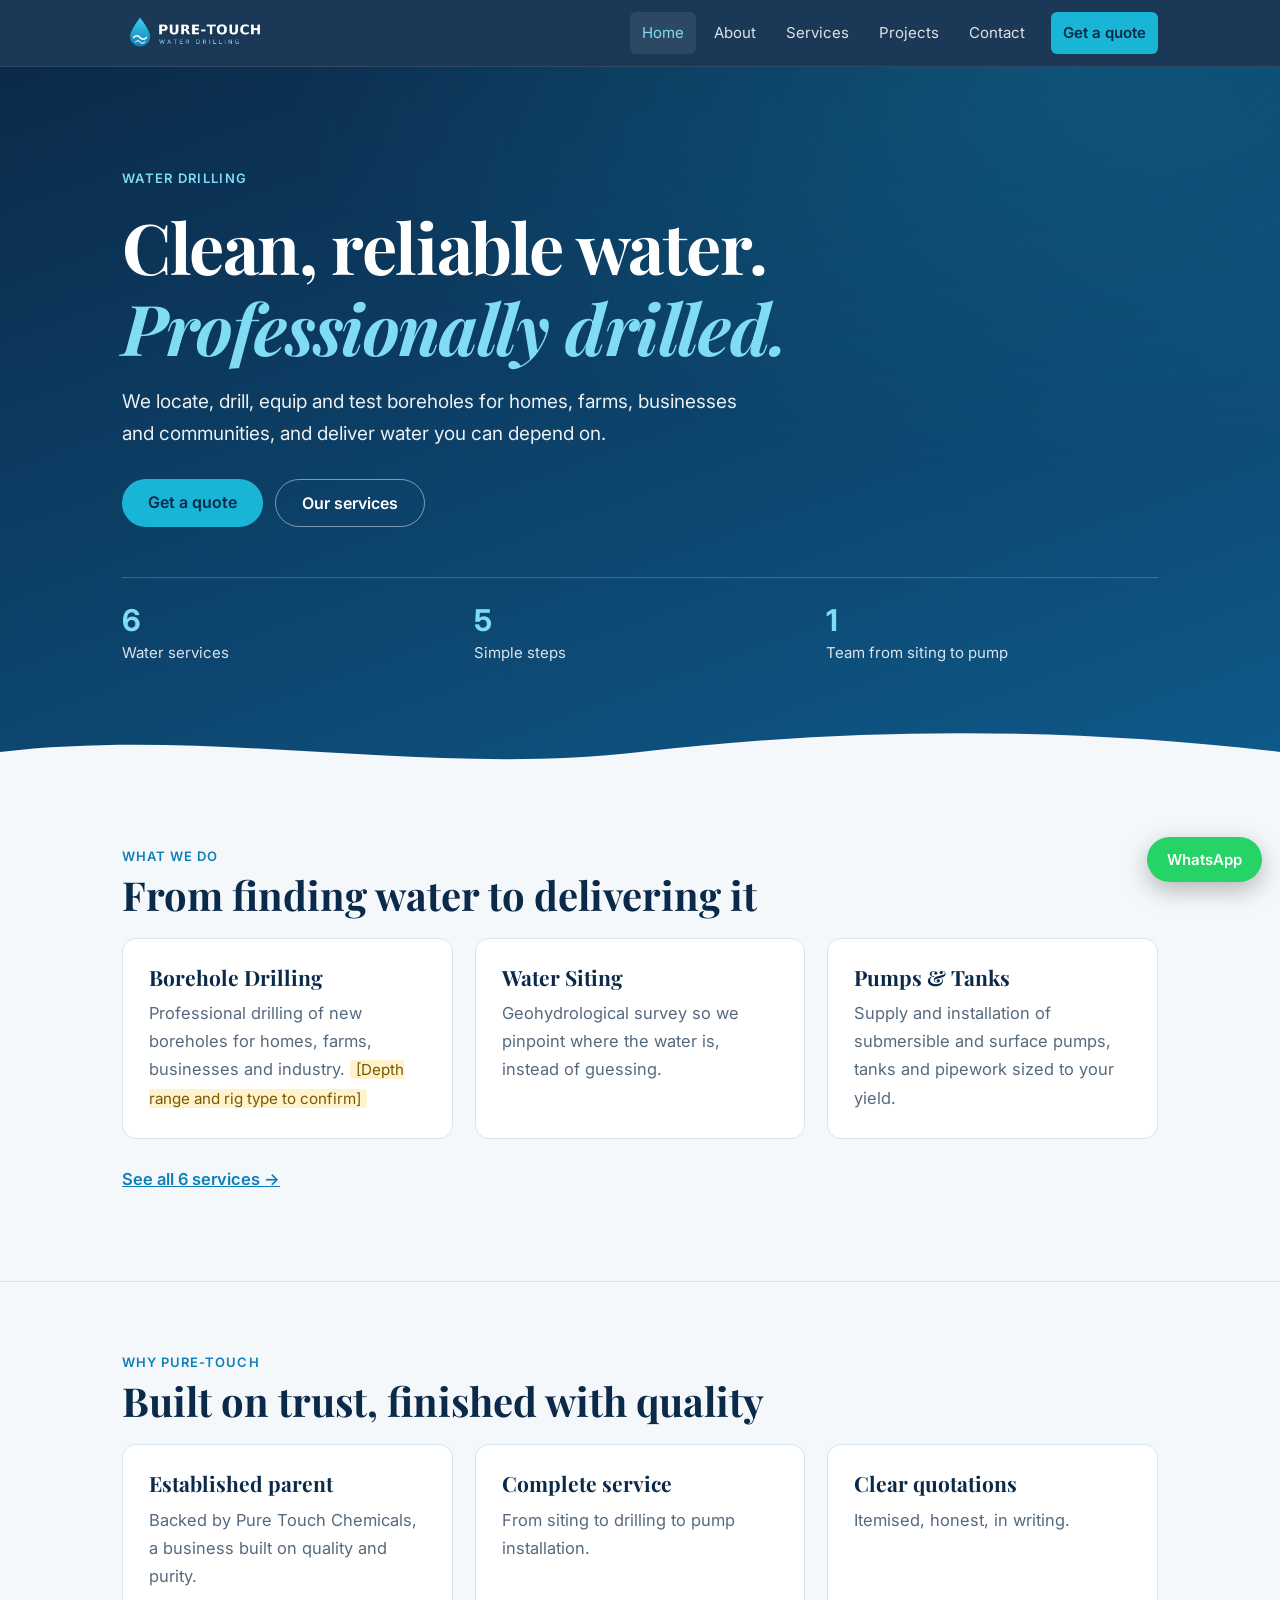
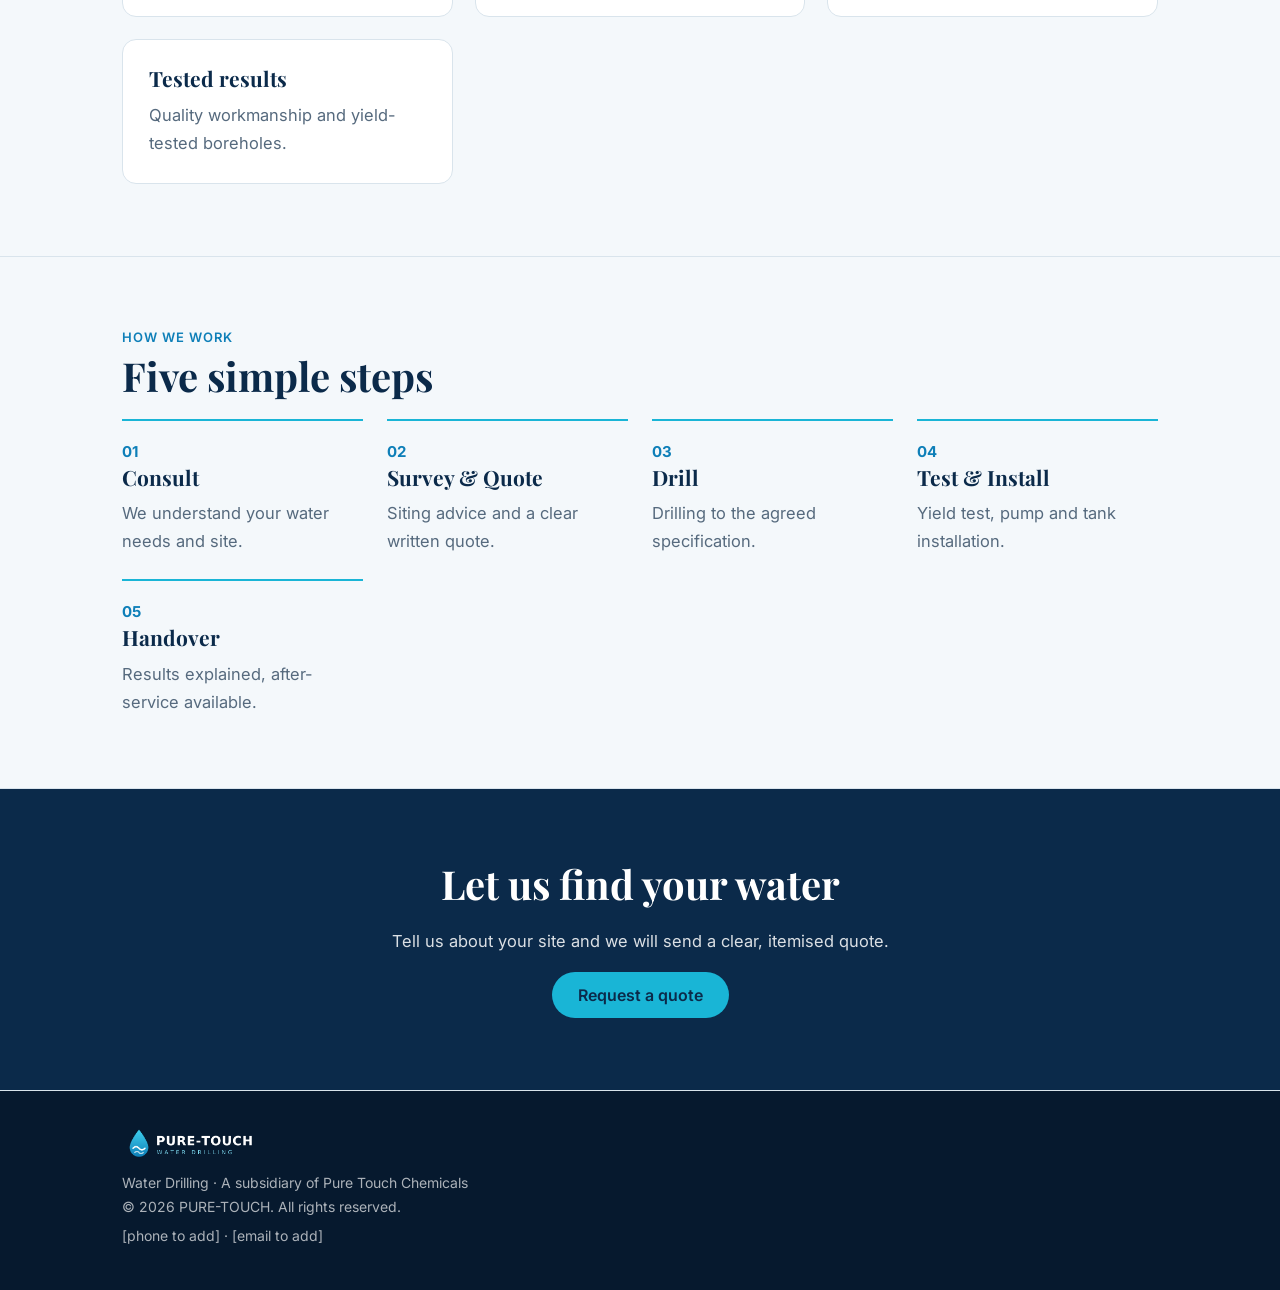
==== index.html @ b9d2a184 "Add files via upload" ====
<!doctype html>
<html lang="en-ZA"><head><meta charset="utf-8"><meta name="viewport" content="width=device-width,initial-scale=1,viewport-fit=cover">
<title>Borehole Drilling | PURE-TOUCH Water Drilling</title><meta name="description" content="Professional borehole drilling, siting, pumps and yield testing. A subsidiary of Pure Touch Chemicals."><meta name="theme-color" content="#0b2a4a">
<link rel="icon" href="favicon.png" type="image/png"><link rel="apple-touch-icon" href="favicon.png">
<link rel="preconnect" href="https://fonts.googleapis.com"><link rel="preconnect" href="https://fonts.gstatic.com" crossorigin>
<link href="https://fonts.googleapis.com/css2?family=Inter:wght@400;500;600;700&family=Playfair+Display:wght@600;700&display=swap" rel="stylesheet">
<link rel="stylesheet" href="style.css"><script>document.documentElement.classList.add("js")</script></head>
<body><header><nav><a class="logo" href="index.html"><img src="images/logo-on-dark.png" alt="PURE-TOUCH Water Drilling" width="150" height="36"></a>
<div class="links" id="links"><a href="index.html" class=on>Home</a><a href="about.html">About</a><a href="services.html">Services</a><a href="projects.html">Projects</a><a href="contact.html">Contact</a><a class="cta" href="contact.html">Get a quote</a></div>
<button id="bg" aria-label="Menu" aria-expanded="false"><span></span><span></span></button></nav></header>
<div class="hero"><div class="w"><div class="eyebrow">Water Drilling</div><h1>Clean, reliable water. <em>Professionally drilled.</em></h1>
<p>We locate, drill, equip and test boreholes for homes, farms, businesses and communities, and deliver water you can depend on.</p>
<div class="btns"><a class="btn" href="contact.html">Get a quote</a><a class="btn o" href="services.html">Our services</a></div>
<div class="stats"><div><b>6</b><span>Water services</span></div><div><b>5</b><span>Simple steps</span></div><div><b>1</b><span>Team from siting to pump</span></div></div></div>
<svg class="wave" viewBox="0 0 1200 60" preserveAspectRatio="none"><path d="M0 30C200 0 400 60 600 30s400-30 600 0V60H0z" fill="#f4f8fb"/></svg></div><section class=""><div class="w"><div class="k">What we do</div><h2>From finding water to delivering it</h2><div class="grid"><a class="card rv lnk" href="services.html"><h3>Borehole Drilling</h3><p>Professional drilling of new boreholes for homes, farms, businesses and industry. <span class=tba>[Depth range and rig type to confirm]</span></p></a><a class="card rv lnk" href="services.html"><h3>Water Siting</h3><p>Geohydrological survey so we pinpoint where the water is, instead of guessing.</p></a><a class="card rv lnk" href="services.html"><h3>Pumps &amp; Tanks</h3><p>Supply and installation of submersible and surface pumps, tanks and pipework sized to your yield.</p></a></div><p class="more"><a href="services.html">See all 6 services →</a></p></div></section><section class=""><div class="w"><div class="k">Why PURE-TOUCH</div><h2>Built on trust, finished with quality</h2><div class="grid"><div class="card rv"><h3>Established parent</h3><p>Backed by Pure Touch Chemicals, a business built on quality and purity.</p></div><div class="card rv"><h3>Complete service</h3><p>From siting to drilling to pump installation.</p></div><div class="card rv"><h3>Clear quotations</h3><p>Itemised, honest, in writing.</p></div><div class="card rv"><h3>Tested results</h3><p>Quality workmanship and yield-tested boreholes.</p></div></div></div></section><section class=""><div class="w"><div class="k">How we work</div><h2>Five simple steps</h2><ol class="steps"><li class="rv"><b>01</b><h3>Consult</h3><p>We understand your water needs and site.</p></li><li class="rv"><b>02</b><h3>Survey &amp; Quote</h3><p>Siting advice and a clear written quote.</p></li><li class="rv"><b>03</b><h3>Drill</h3><p>Drilling to the agreed specification.</p></li><li class="rv"><b>04</b><h3>Test &amp; Install</h3><p>Yield test, pump and tank installation.</p></li><li class="rv"><b>05</b><h3>Handover</h3><p>Results explained, after-service available.</p></li></ol></div></section><section class="band rv"><div class="w"><h2>Let us find your water</h2><p>Tell us about your site and we will send a clear, itemised quote.</p><a class="btn" href="contact.html">Request a quote</a></div></section>
<footer><div class="w"><img src="images/logo-on-dark.png" alt="PURE-TOUCH Water Drilling" width="150" height="36"><p>Water Drilling · A subsidiary of Pure Touch Chemicals<br>© 2026 PURE-TOUCH. All rights reserved.</p><p>[phone to add] · [email to add]</p></div></footer>
<a class="wa" href="https://wa.me/27000000000" aria-label="WhatsApp us" target="_blank" rel="noopener">WhatsApp</a>
<script src="main.js"></script></body></html>
---- style.css ----
:root{--navy:#0b2a4a;--blue:#0e7fb8;--aqua:#19b5d6;--red:#c8102e;--ink:#12263a;--mute:#566a7e;--bg:#f4f8fb;--card:#fff;--line:#d9e4ec}
*{box-sizing:border-box}html{scroll-behavior:smooth;scroll-padding-top:80px}
body{margin:0;font:16.5px/1.7 Inter,system-ui,-apple-system,"Segoe UI",Roboto,sans-serif;color:var(--ink);background:var(--bg);padding-top:env(safe-area-inset-top,0)}
h1,h2,h3{font-family:"Playfair Display",Georgia,serif;line-height:1.15;margin:0 0 .5em;color:var(--navy)}h3{font-size:21px}a{color:inherit}.w{max-width:1080px;margin:0 auto;padding:0 22px}
header{background:#0b2a4aee;backdrop-filter:blur(12px);-webkit-backdrop-filter:blur(12px);position:sticky;top:0;z-index:10;border-bottom:1px solid #ffffff18}
nav{display:flex;align-items:center;gap:14px;padding:12px 22px;max-width:1080px;margin:0 auto}nav img{height:36px;width:auto;display:block}.logo{margin-right:auto}
.links{display:flex;align-items:center;gap:6px}.links a{text-decoration:none;color:#fff;padding:8px 12px;border-radius:6px;font-size:15px;opacity:.85;transition:.2s}
.links a:hover,.links a.on{opacity:1;background:#ffffff14}.links a.on{color:#7fdcf2}.links .cta{background:var(--aqua);color:var(--navy);font-weight:600;margin-left:8px;opacity:1}.links .cta:hover{background:#4ccbe6}
#bg{display:none;background:none;border:1px solid #ffffff44;border-radius:50%;width:38px;height:38px;cursor:pointer;flex-direction:column;justify-content:center;align-items:center;gap:5px}#bg span{width:16px;height:2px;background:#fff;transition:.25s}
#bg[aria-expanded=true] span:first-child{transform:translateY(3.5px) rotate(45deg)}#bg[aria-expanded=true] span:last-child{transform:translateY(-3.5px) rotate(-45deg)}
@media(max-width:860px){#bg{display:flex}.links{position:absolute;top:100%;left:0;right:0;flex-direction:column;align-items:stretch;background:#0b2a4af7;padding:12px 22px 20px;display:none}.links.open{display:flex}.links a{padding:12px}.links .cta{margin:8px 0 0;text-align:center}}
.hero{position:relative;background:radial-gradient(800px 400px at 85% 0,#19b5d633,transparent),linear-gradient(160deg,#0b2a4a,#0e5a8a);color:#fff;padding:100px 0 110px}
.hero h1{color:#fff;font-size:clamp(38px,7vw,70px);max-width:12em;margin:.25em 0;letter-spacing:-.02em}.hero h1 em{color:#7fdcf2}.hero p{max-width:34em;font-size:19px;opacity:.92}
.eyebrow{color:#7fdcf2;font-weight:600;letter-spacing:.1em;text-transform:uppercase;font-size:13px}.wave{position:absolute;bottom:-1px;left:0;width:100%;height:50px;display:block}
.btns{display:flex;gap:12px;flex-wrap:wrap;margin-top:28px}.btn{display:inline-block;padding:13px 26px;border-radius:99px;text-decoration:none;font:600 16px Inter,system-ui;background:var(--aqua);color:var(--navy);border:0;cursor:pointer;transition:.2s}
.btn:hover{transform:translateY(-2px);box-shadow:0 8px 22px #19b5d655}.btn.o{background:none;color:#fff;border:1px solid #ffffff77}
.stats{display:grid;grid-template-columns:repeat(auto-fit,minmax(150px,1fr));gap:20px;margin-top:50px;border-top:1px solid #ffffff30;padding-top:24px}.stats b{display:block;font:700 30px Inter;color:#7fdcf2}.stats span{font-size:15px;opacity:.85}
.ph{background:linear-gradient(160deg,#0b2a4a,#0e5a8a);padding:70px 0 54px}.ph h1{color:#fff;font-size:clamp(32px,5vw,52px);max-width:18em;margin:.15em 0}.ph p{color:#ffffffcc;margin:0}
section{padding:72px 0;border-bottom:1px solid var(--line)}.k{font:600 13px Inter;letter-spacing:.08em;text-transform:uppercase;color:var(--blue);margin-bottom:8px}.ph .k{color:#7fdcf2}
h2{font-size:clamp(28px,4vw,40px);max-width:20em}.two{display:grid;grid-template-columns:repeat(auto-fit,minmax(280px,1fr));gap:36px}.mv{border-left:3px solid var(--aqua);padding-left:18px;margin-top:20px}
.grid{display:grid;grid-template-columns:repeat(auto-fit,minmax(250px,1fr));gap:22px}.card{background:var(--card);border:1px solid var(--line);border-radius:14px;padding:26px;transition:transform .25s,box-shadow .25s,border-color .25s}
.card:hover{transform:translateY(-5px);box-shadow:0 14px 34px #0b2a4a22;border-color:var(--aqua)}.card p{color:var(--mute);margin:0}.lnk{text-decoration:none;display:block}.n{font:700 14px Inter;color:var(--aqua);display:block;margin-bottom:6px}
.more{margin-top:26px;font-weight:600}.more a{color:var(--blue)}.mt{margin-top:40px}.pic{height:150px;border-radius:10px;margin-bottom:16px;display:grid;place-items:center;background:linear-gradient(135deg,#dff3fa,#bfe3f1);color:var(--blue);font-weight:500}
.tba{background:#fff3cd;color:#7a5a00;border-radius:4px;padding:0 6px;font-size:.92em}.chips{display:flex;gap:10px;flex-wrap:wrap}.chips span{border:1px solid var(--line);background:#fff;padding:6px 16px;border-radius:99px;font-size:15px}
ol.steps{list-style:none;padding:0;margin:0;display:grid;grid-template-columns:repeat(auto-fit,minmax(190px,1fr));gap:24px}ol.steps li{border-top:2px solid var(--aqua);padding-top:16px}ol.steps b{font:700 15px Inter;color:var(--blue)}ol.steps p{color:var(--mute);margin:0}
.band{background:var(--navy);color:#fff;text-align:center}.band h2{color:#fff;margin-left:auto;margin-right:auto}.band p{opacity:.85}
.cl{list-style:none;padding:0;margin:0}.cl li{padding:12px 0;border-bottom:1px solid var(--line)}.cl span{display:inline-block;width:90px;color:var(--mute)}.cl a{color:var(--blue);font-weight:600}
form{display:grid;gap:12px;max-width:520px}input,select,textarea{padding:13px;border:1px solid var(--line);background:#fff;color:var(--ink);border-radius:8px;font:16px Inter,system-ui}input:focus,select:focus,textarea:focus{outline:2px solid var(--aqua);border-color:transparent}
footer{background:#06192e;color:#ffffffaa;padding:36px 0;font-size:14px}footer img{height:34px;width:auto;display:block;margin-bottom:10px}footer p{margin:6px 0}
.wa{position:fixed;right:18px;bottom:calc(18px + env(safe-area-inset-bottom,0px));background:#25d366;color:#fff;text-decoration:none;font:600 15px Inter;padding:13px 20px;border-radius:99px;box-shadow:0 8px 24px #0004;z-index:9;transition:.2s}.wa:hover{transform:translateY(-3px)}
:focus-visible{outline:3px solid var(--aqua);outline-offset:2px}
.js .rv{opacity:0;transform:translateY(26px);transition:opacity .7s,transform .7s}.js .rv.in{opacity:1;transform:none}
@media(prefers-reduced-motion:reduce){html{scroll-behavior:auto}.js .rv{opacity:1;transform:none;transition:none}}
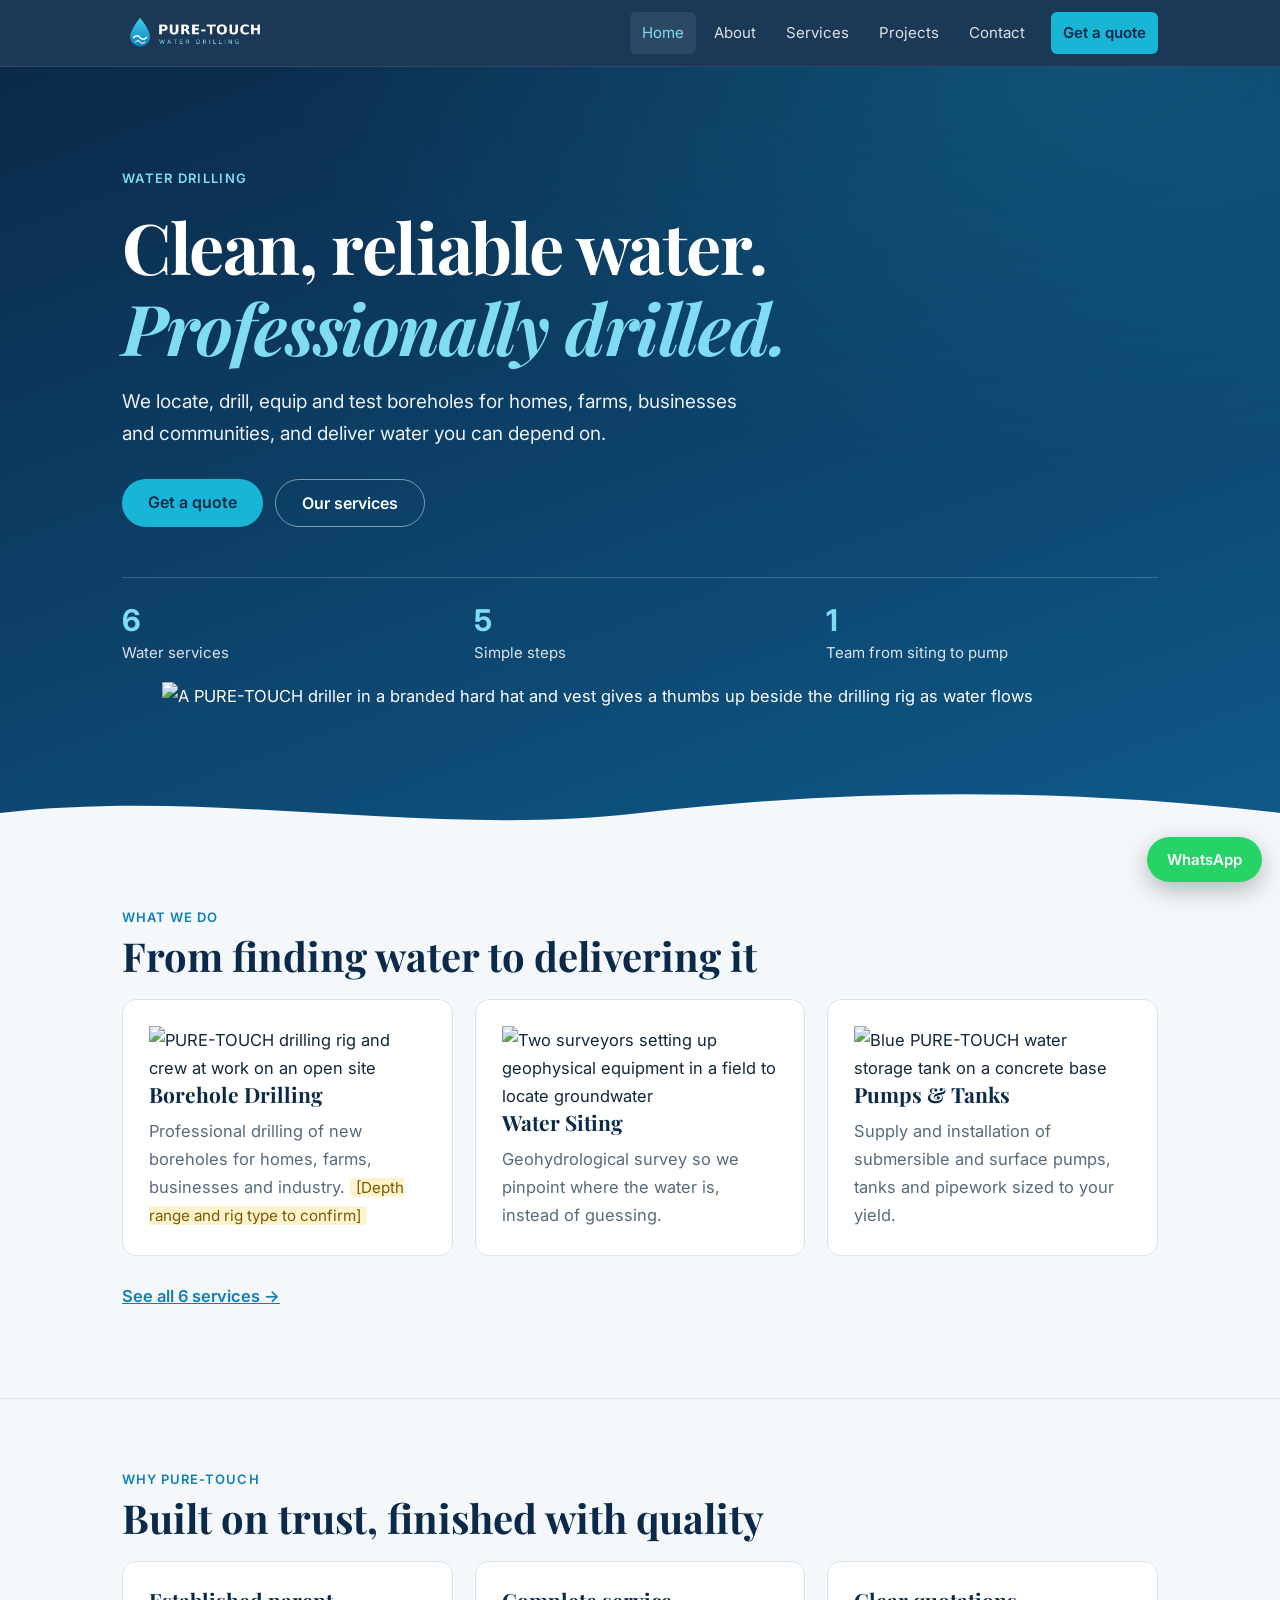
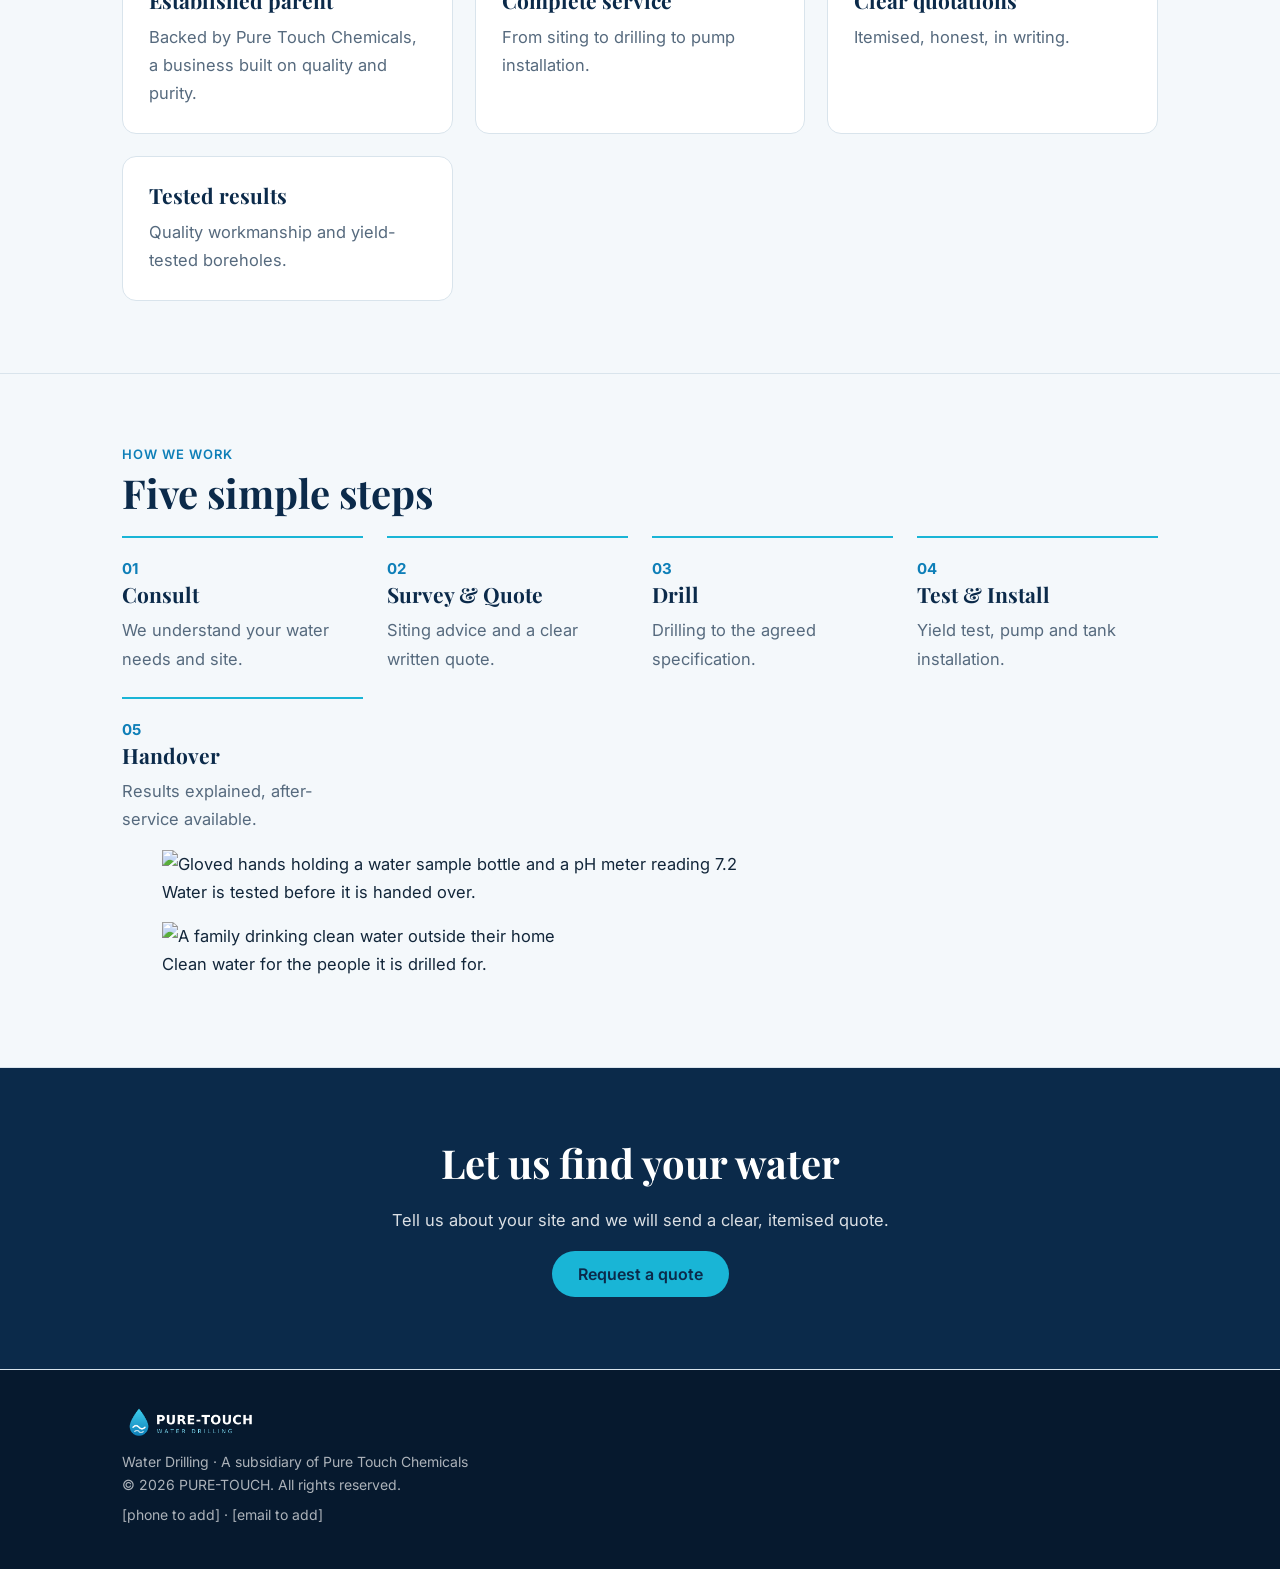
==== commit 695c3878: "Add images.css and update hero section structure Added additional stylesheet for images and updated " ====
--- a/index.html
+++ b/index.html
@@ -1,18 +1,21 @@
 <!doctype html>
 <html lang="en-ZA"><head><meta charset="utf-8"><meta name="viewport" content="width=device-width,initial-scale=1,viewport-fit=cover">
 <title>Borehole Drilling | PURE-TOUCH Water Drilling</title><meta name="description" content="Professional borehole drilling, siting, pumps and yield testing. A subsidiary of Pure Touch Chemicals."><meta name="theme-color" content="#0b2a4a">
+<meta property="og:type" content="website"><meta property="og:title" content="PURE-TOUCH Water Drilling"><meta property="og:description" content="Clean, reliable water. Professionally drilled. Borehole siting, drilling, pumps and yield testing."><meta property="og:image" content="https://godbody015.github.io/pure-touch-water-drilling/images/og-share.jpg"><meta name="twitter:card" content="summary_large_image">
 <link rel="icon" href="favicon.png" type="image/png"><link rel="apple-touch-icon" href="favicon.png">
 <link rel="preconnect" href="https://fonts.googleapis.com"><link rel="preconnect" href="https://fonts.gstatic.com" crossorigin>
 <link href="https://fonts.googleapis.com/css2?family=Inter:wght@400;500;600;700&family=Playfair+Display:wght@600;700&display=swap" rel="stylesheet">
-<link rel="stylesheet" href="style.css"><script>document.documentElement.classList.add("js")</script></head>
+<link rel="stylesheet" href="style.css"><link rel="stylesheet" href="images.css"><script>document.documentElement.classList.add("js")</script></head>
 <body><header><nav><a class="logo" href="index.html"><img src="images/logo-on-dark.png" alt="PURE-TOUCH Water Drilling" width="150" height="36"></a>
 <div class="links" id="links"><a href="index.html" class=on>Home</a><a href="about.html">About</a><a href="services.html">Services</a><a href="projects.html">Projects</a><a href="contact.html">Contact</a><a class="cta" href="contact.html">Get a quote</a></div>
 <button id="bg" aria-label="Menu" aria-expanded="false"><span></span><span></span></button></nav></header>
-<div class="hero"><div class="w"><div class="eyebrow">Water Drilling</div><h1>Clean, reliable water. <em>Professionally drilled.</em></h1>
+<div class="hero"><div class="w"><div class="hero-grid"><div class="hero-text"><div class="eyebrow">Water Drilling</div><h1>Clean, reliable water. <em>Professionally drilled.</em></h1>
 <p>We locate, drill, equip and test boreholes for homes, farms, businesses and communities, and deliver water you can depend on.</p>
 <div class="btns"><a class="btn" href="contact.html">Get a quote</a><a class="btn o" href="services.html">Our services</a></div>
 <div class="stats"><div><b>6</b><span>Water services</span></div><div><b>5</b><span>Simple steps</span></div><div><b>1</b><span>Team from siting to pump</span></div></div></div>
-<svg class="wave" viewBox="0 0 1200 60" preserveAspectRatio="none"><path d="M0 30C200 0 400 60 600 30s400-30 600 0V60H0z" fill="#f4f8fb"/></svg></div><section class=""><div class="w"><div class="k">What we do</div><h2>From finding water to delivering it</h2><div class="grid"><a class="card rv lnk" href="services.html"><h3>Borehole Drilling</h3><p>Professional drilling of new boreholes for homes, farms, businesses and industry. <span class=tba>[Depth range and rig type to confirm]</span></p></a><a class="card rv lnk" href="services.html"><h3>Water Siting</h3><p>Geohydrological survey so we pinpoint where the water is, instead of guessing.</p></a><a class="card rv lnk" href="services.html"><h3>Pumps &amp; Tanks</h3><p>Supply and installation of submersible and surface pumps, tanks and pipework sized to your yield.</p></a></div><p class="more"><a href="services.html">See all 6 services →</a></p></div></section><section class=""><div class="w"><div class="k">Why PURE-TOUCH</div><h2>Built on trust, finished with quality</h2><div class="grid"><div class="card rv"><h3>Established parent</h3><p>Backed by Pure Touch Chemicals, a business built on quality and purity.</p></div><div class="card rv"><h3>Complete service</h3><p>From siting to drilling to pump installation.</p></div><div class="card rv"><h3>Clear quotations</h3><p>Itemised, honest, in writing.</p></div><div class="card rv"><h3>Tested results</h3><p>Quality workmanship and yield-tested boreholes.</p></div></div></div></section><section class=""><div class="w"><div class="k">How we work</div><h2>Five simple steps</h2><ol class="steps"><li class="rv"><b>01</b><h3>Consult</h3><p>We understand your water needs and site.</p></li><li class="rv"><b>02</b><h3>Survey &amp; Quote</h3><p>Siting advice and a clear written quote.</p></li><li class="rv"><b>03</b><h3>Drill</h3><p>Drilling to the agreed specification.</p></li><li class="rv"><b>04</b><h3>Test &amp; Install</h3><p>Yield test, pump and tank installation.</p></li><li class="rv"><b>05</b><h3>Handover</h3><p>Results explained, after-service available.</p></li></ol></div></section><section class="band rv"><div class="w"><h2>Let us find your water</h2><p>Tell us about your site and we will send a clear, itemised quote.</p><a class="btn" href="contact.html">Request a quote</a></div></section>
+<figure class="hero-photo"><img src="images/hero-team.jpg" alt="A PURE-TOUCH driller in a branded hard hat and vest gives a thumbs up beside the drilling rig as water flows" width="1400" height="788" fetchpriority="high"></figure></div></div>
+<svg class="wave" viewBox="0 0 1200 60" preserveAspectRatio="none"><path d="M0 30C200 0 400 60 600 30s400-30 600 0V60H0z" fill="#f4f8fb"/></svg></div><section class=""><div class="w"><div class="k">What we do</div><h2>From finding water to delivering it</h2><div class="grid"><a class="card rv lnk" href="services.html"><img class="cimg" src="images/borehole-drilling.jpg" alt="PURE-TOUCH drilling rig and crew at work on an open site" width="590" height="435" loading="lazy"><h3>Borehole Drilling</h3><p>Professional drilling of new boreholes for homes, farms, businesses and industry. <span class=tba>[Depth range and rig type to confirm]</span></p></a><a class="card rv lnk" href="services.html"><img class="cimg" src="images/water-siting.jpg" alt="Two surveyors setting up geophysical equipment in a field to locate groundwater" width="1000" height="512" loading="lazy"><h3>Water Siting</h3><p>Geohydrological survey so we pinpoint where the water is, instead of guessing.</p></a><a class="card rv lnk" href="services.html"><img class="cimg" src="images/pumps-tanks.jpg" alt="Blue PURE-TOUCH water storage tank on a concrete base" width="476" height="487" loading="lazy"><h3>Pumps &amp; Tanks</h3><p>Supply and installation of submersible and surface pumps, tanks and pipework sized to your yield.</p></a></div><p class="more"><a href="services.html">See all 6 services →</a></p></div></section><section class=""><div class="w"><div class="k">Why PURE-TOUCH</div><h2>Built on trust, finished with quality</h2><div class="grid"><div class="card rv"><h3>Established parent</h3><p>Backed by Pure Touch Chemicals, a business built on quality and purity.</p></div><div class="card rv"><h3>Complete service</h3><p>From siting to drilling to pump installation.</p></div><div class="card rv"><h3>Clear quotations</h3><p>Itemised, honest, in writing.</p></div><div class="card rv"><h3>Tested results</h3><p>Quality workmanship and yield-tested boreholes.</p></div></div></div></section><section class=""><div class="w"><div class="k">How we work</div><h2>Five simple steps</h2><ol class="steps"><li class="rv"><b>01</b><h3>Consult</h3><p>We understand your water needs and site.</p></li><li class="rv"><b>02</b><h3>Survey &amp; Quote</h3><p>Siting advice and a clear written quote.</p></li><li class="rv"><b>03</b><h3>Drill</h3><p>Drilling to the agreed specification.</p></li><li class="rv"><b>04</b><h3>Test &amp; Install</h3><p>Yield test, pump and tank installation.</p></li><li class="rv"><b>05</b><h3>Handover</h3><p>Results explained, after-service available.</p></li></ol>
+<div class="duo"><figure><img src="images/water-quality.jpg" alt="Gloved hands holding a water sample bottle and a pH meter reading 7.2" width="449" height="435" loading="lazy"><figcaption>Water is tested before it is handed over.</figcaption></figure><figure><img src="images/clean-water-family.jpg" alt="A family drinking clean water outside their home" width="559" height="435" loading="lazy"><figcaption>Clean water for the people it is drilled for.</figcaption></figure></div></div></section><section class="band rv"><div class="w"><h2>Let us find your water</h2><p>Tell us about your site and we will send a clear, itemised quote.</p><a class="btn" href="contact.html">Request a quote</a></div></section>
 <footer><div class="w"><img src="images/logo-on-dark.png" alt="PURE-TOUCH Water Drilling" width="150" height="36"><p>Water Drilling · A subsidiary of Pure Touch Chemicals<br>© 2026 PURE-TOUCH. All rights reserved.</p><p>[phone to add] · [email to add]</p></div></footer>
 <a class="wa" href="https://wa.me/27000000000" aria-label="WhatsApp us" target="_blank" rel="noopener">WhatsApp</a>
-<script src="main.js"></script></body></html>+<script src="main.js"></script></body></html>
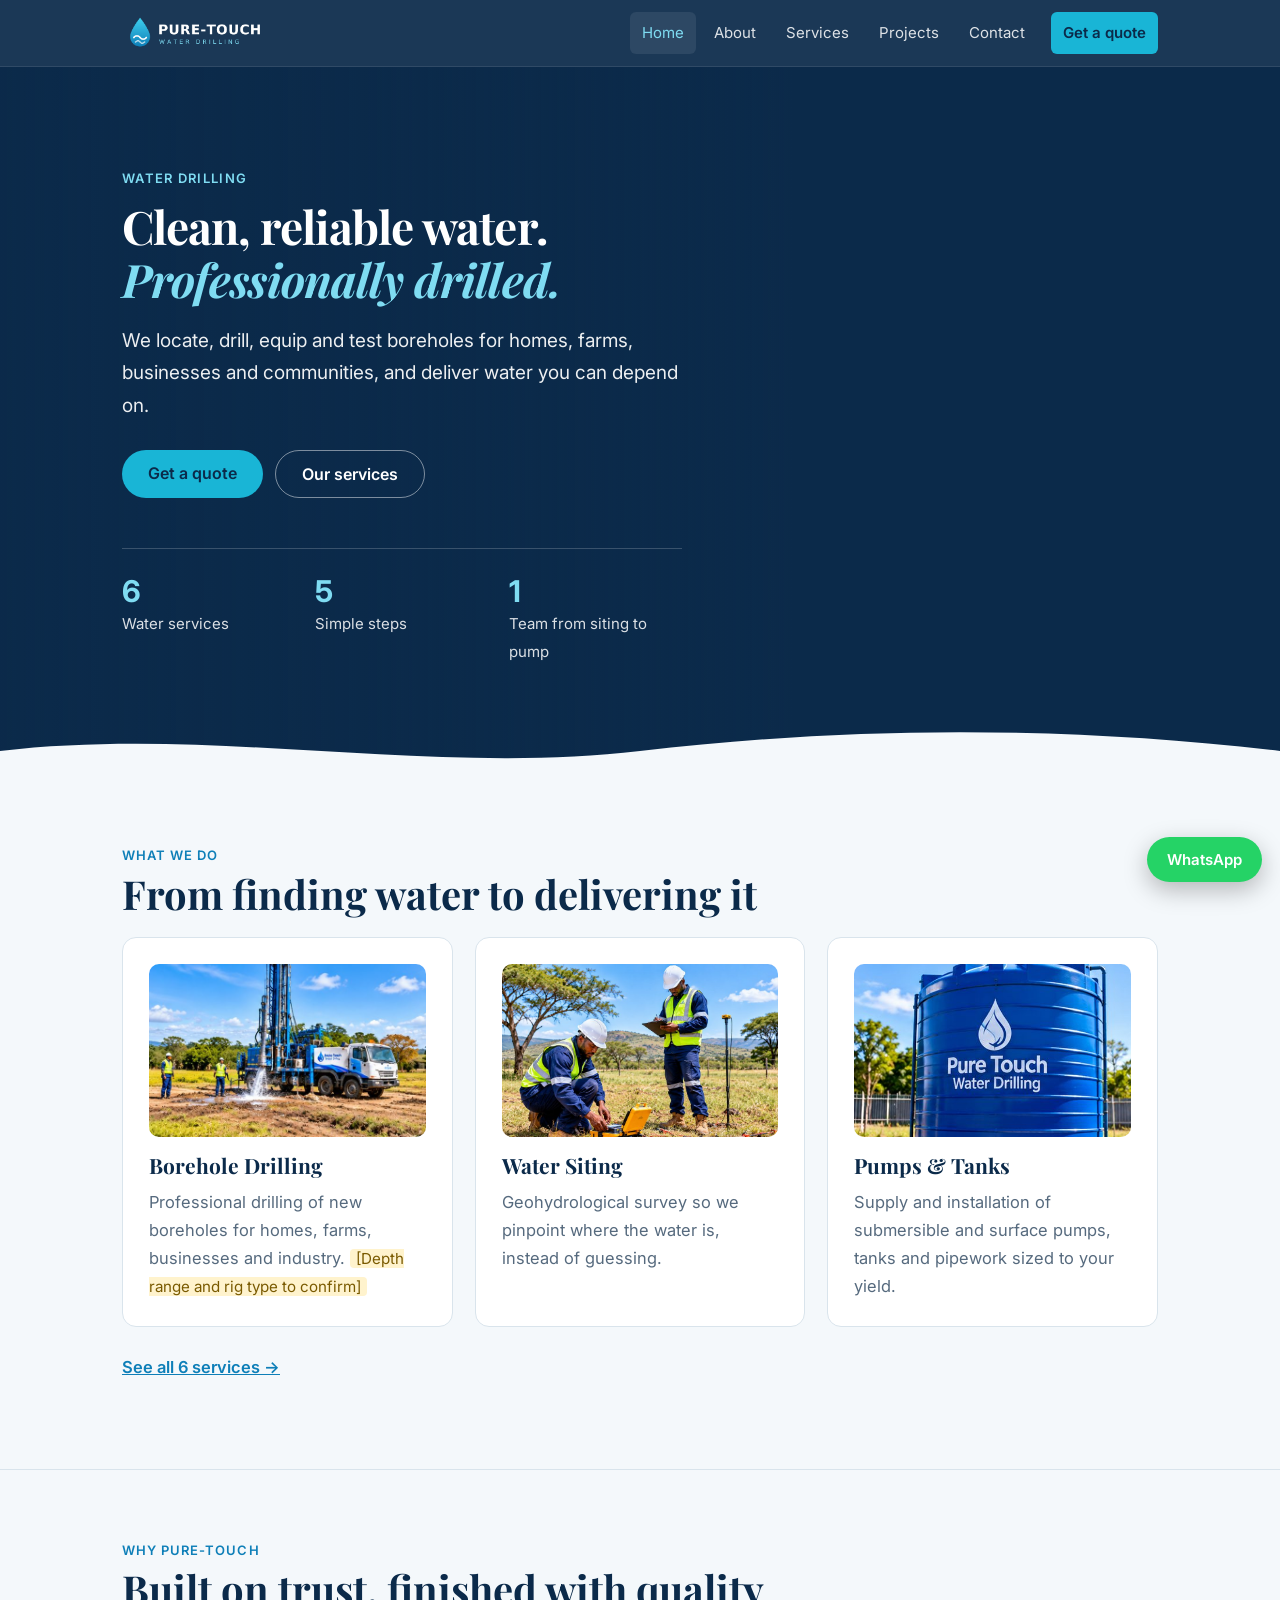
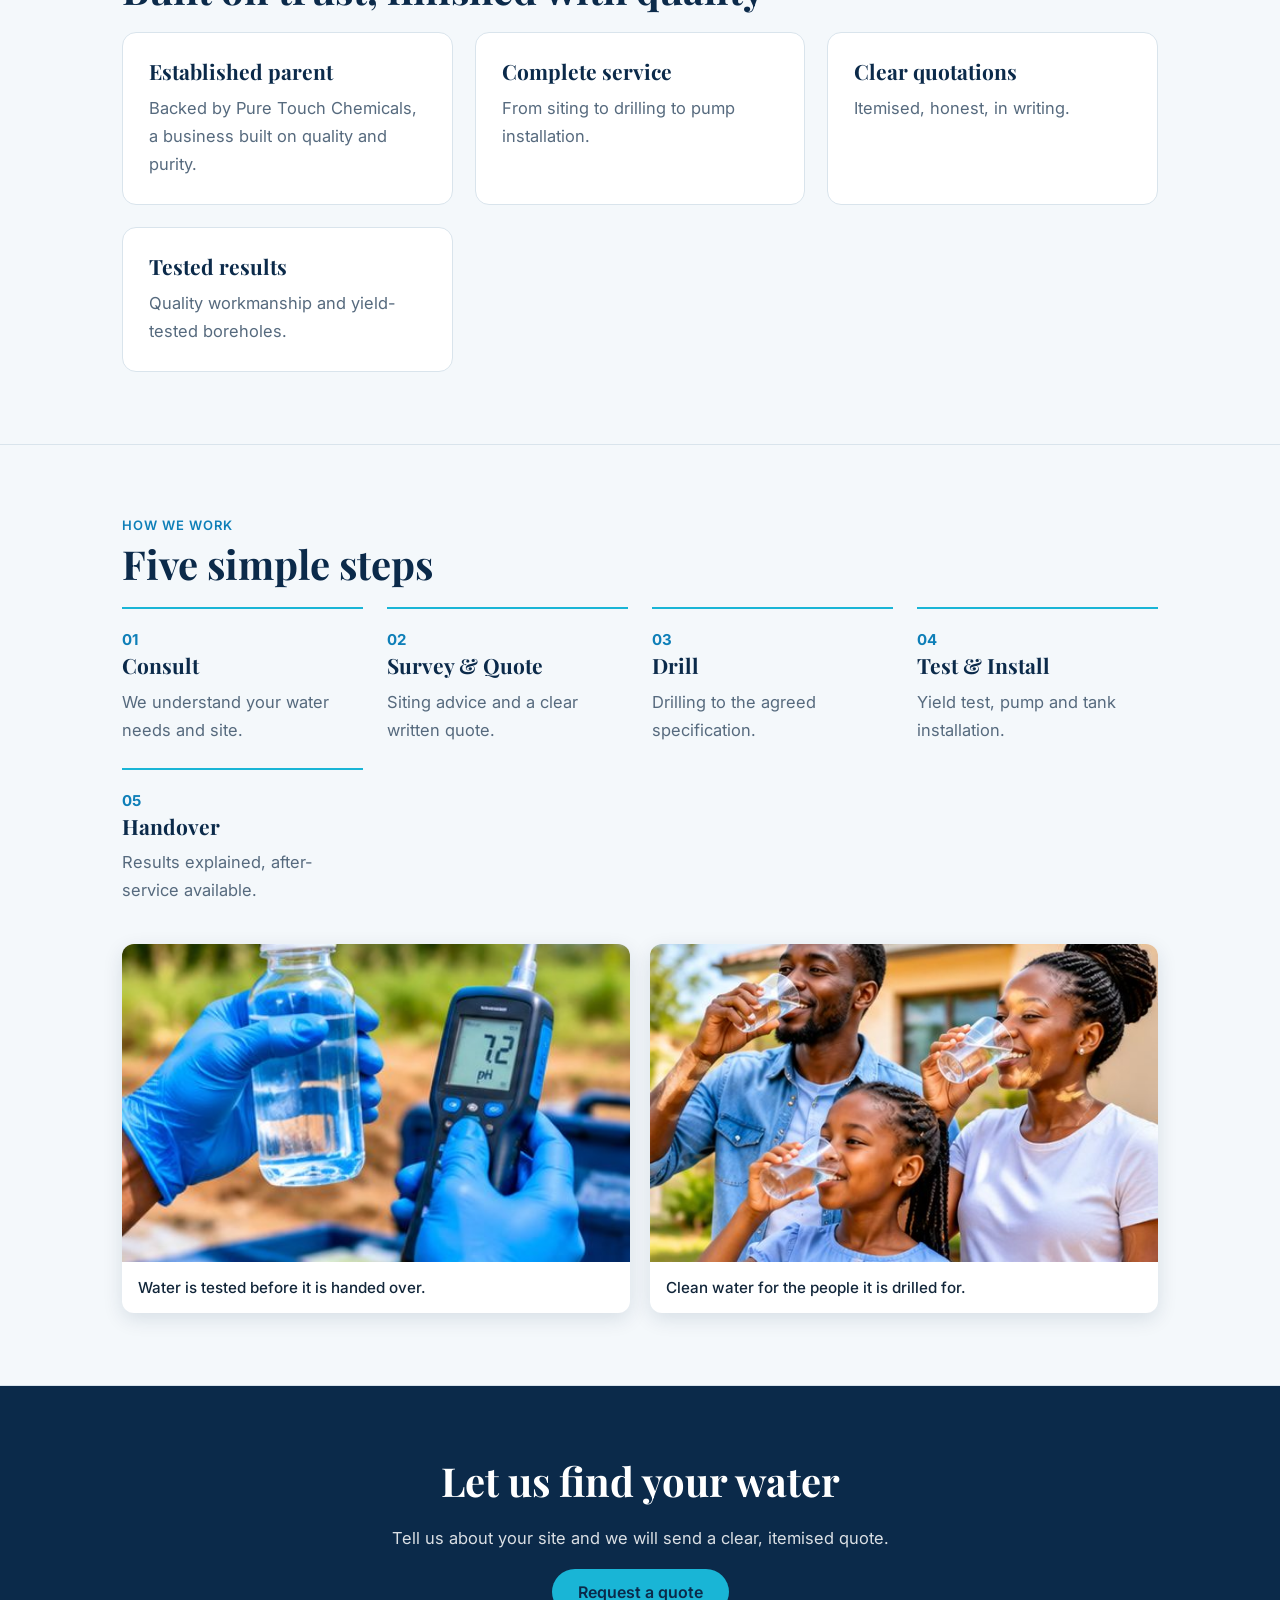
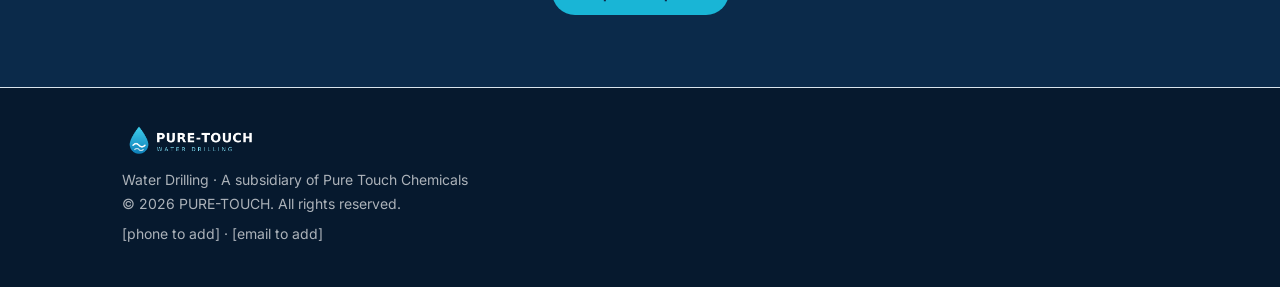
==== commit ef275faf: "Fix hero section structure in index.html" ====
--- a/index.html
+++ b/index.html
@@ -9,7 +9,7 @@
 <body><header><nav><a class="logo" href="index.html"><img src="images/logo-on-dark.png" alt="PURE-TOUCH Water Drilling" width="150" height="36"></a>
 <div class="links" id="links"><a href="index.html" class=on>Home</a><a href="about.html">About</a><a href="services.html">Services</a><a href="projects.html">Projects</a><a href="contact.html">Contact</a><a class="cta" href="contact.html">Get a quote</a></div>
 <button id="bg" aria-label="Menu" aria-expanded="false"><span></span><span></span></button></nav></header>
-<div class="hero"><div class="w"><div class="hero-grid"><div class="hero-text"><div class="eyebrow">Water Drilling</div><h1>Clean, reliable water. <em>Professionally drilled.</em></h1>
+<div class="hero hero-bg"><div class="w"><div class="hero-grid"><div class="hero-text"><div class="eyebrow">Water Drilling</div><h1>Clean, reliable water. <em>Professionally drilled.</em></h1>
 <p>We locate, drill, equip and test boreholes for homes, farms, businesses and communities, and deliver water you can depend on.</p>
 <div class="btns"><a class="btn" href="contact.html">Get a quote</a><a class="btn o" href="services.html">Our services</a></div>
 <div class="stats"><div><b>6</b><span>Water services</span></div><div><b>5</b><span>Simple steps</span></div><div><b>1</b><span>Team from siting to pump</span></div></div></div>
--- a/images.css
+++ b/images.css
@@ -0,0 +1,41 @@
+/* Photo styles for PURE-TOUCH. Load AFTER style.css */
+
+/* Home hero: text left, photo right on desktop; photo below text on mobile */
+.hero .hero-grid{display:grid;grid-template-columns:1fr;gap:2rem;align-items:center}
+.hero .hero-photo{margin:0;border-radius:14px;overflow:hidden;box-shadow:0 18px 40px rgba(0,0,0,.28)}
+.hero .hero-photo img{display:block;width:100%;height:auto;aspect-ratio:16/11;object-fit:cover;object-position:28% center}
+@media (min-width:900px){
+  .hero .hero-grid{grid-template-columns:1.05fr .95fr;gap:3rem}
+}
+
+/* Photos at the top of service cards */
+.card .cimg{display:block;width:100%;height:auto;aspect-ratio:16/10;object-fit:cover;border-radius:10px;margin:0 0 1rem;background:#dfe9f1}
+
+/* Two-up photo strip (home page, after the five steps) */
+.duo{display:grid;grid-template-columns:1fr;gap:1.25rem;margin-top:2.5rem}
+.duo figure{margin:0;border-radius:12px;overflow:hidden;background:#fff;box-shadow:0 6px 20px rgba(11,42,74,.12)}
+.duo img{display:block;width:100%;height:auto;aspect-ratio:16/10;object-fit:cover}
+.duo figcaption{padding:.8rem 1rem;font-size:.95rem;font-weight:500}
+@media (min-width:700px){.duo{grid-template-columns:1fr 1fr}}
+
+/* Photos inside the Projects page .pic boxes */
+.pic img{display:block;width:100%;height:100%;object-fit:cover}
+.pic:has(img){height:auto;aspect-ratio:16/10;padding:0;overflow:hidden;display:block}
+
+/* Tablet: stack text above a full-width photo */
+@media (min-width:900px) and (max-width:1099px){
+  .hero .hero-grid{grid-template-columns:1fr}
+}
+
+/* Laptop and desktop: full-bleed photo behind the hero, text on the left over a navy fade */
+@media (min-width:1100px){
+  .hero.hero-bg{
+    background:
+      linear-gradient(90deg,rgba(11,42,74,.92) 0%,rgba(11,42,74,.6) 30%,rgba(11,42,74,0) 62%),
+      url(images/hero-wide.jpg) right center/cover no-repeat,
+      #0b2a4a;
+  }
+  .hero.hero-bg .hero-grid{grid-template-columns:minmax(0,560px)}
+  .hero.hero-bg .hero-photo{display:none}
+  .hero.hero-bg h1{font-size:clamp(2.5rem,3.6vw,3.5rem)}
+}
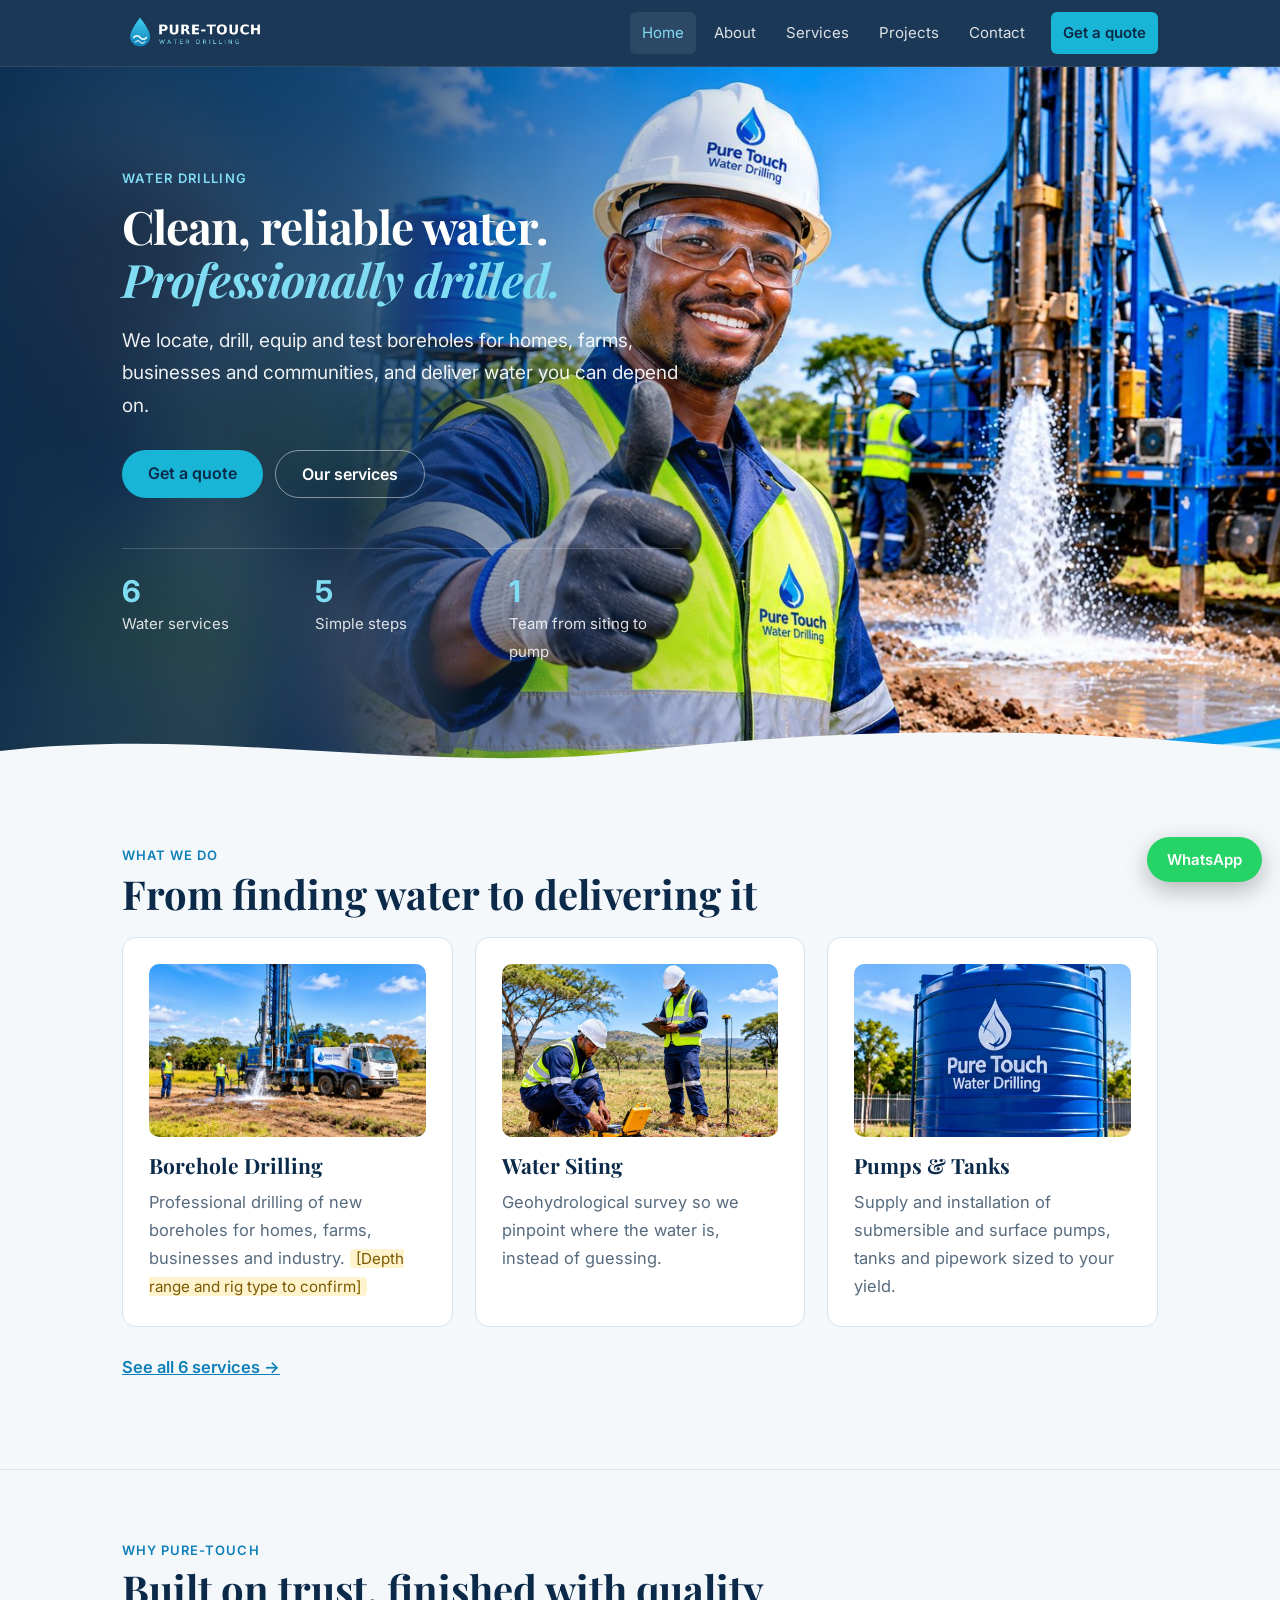
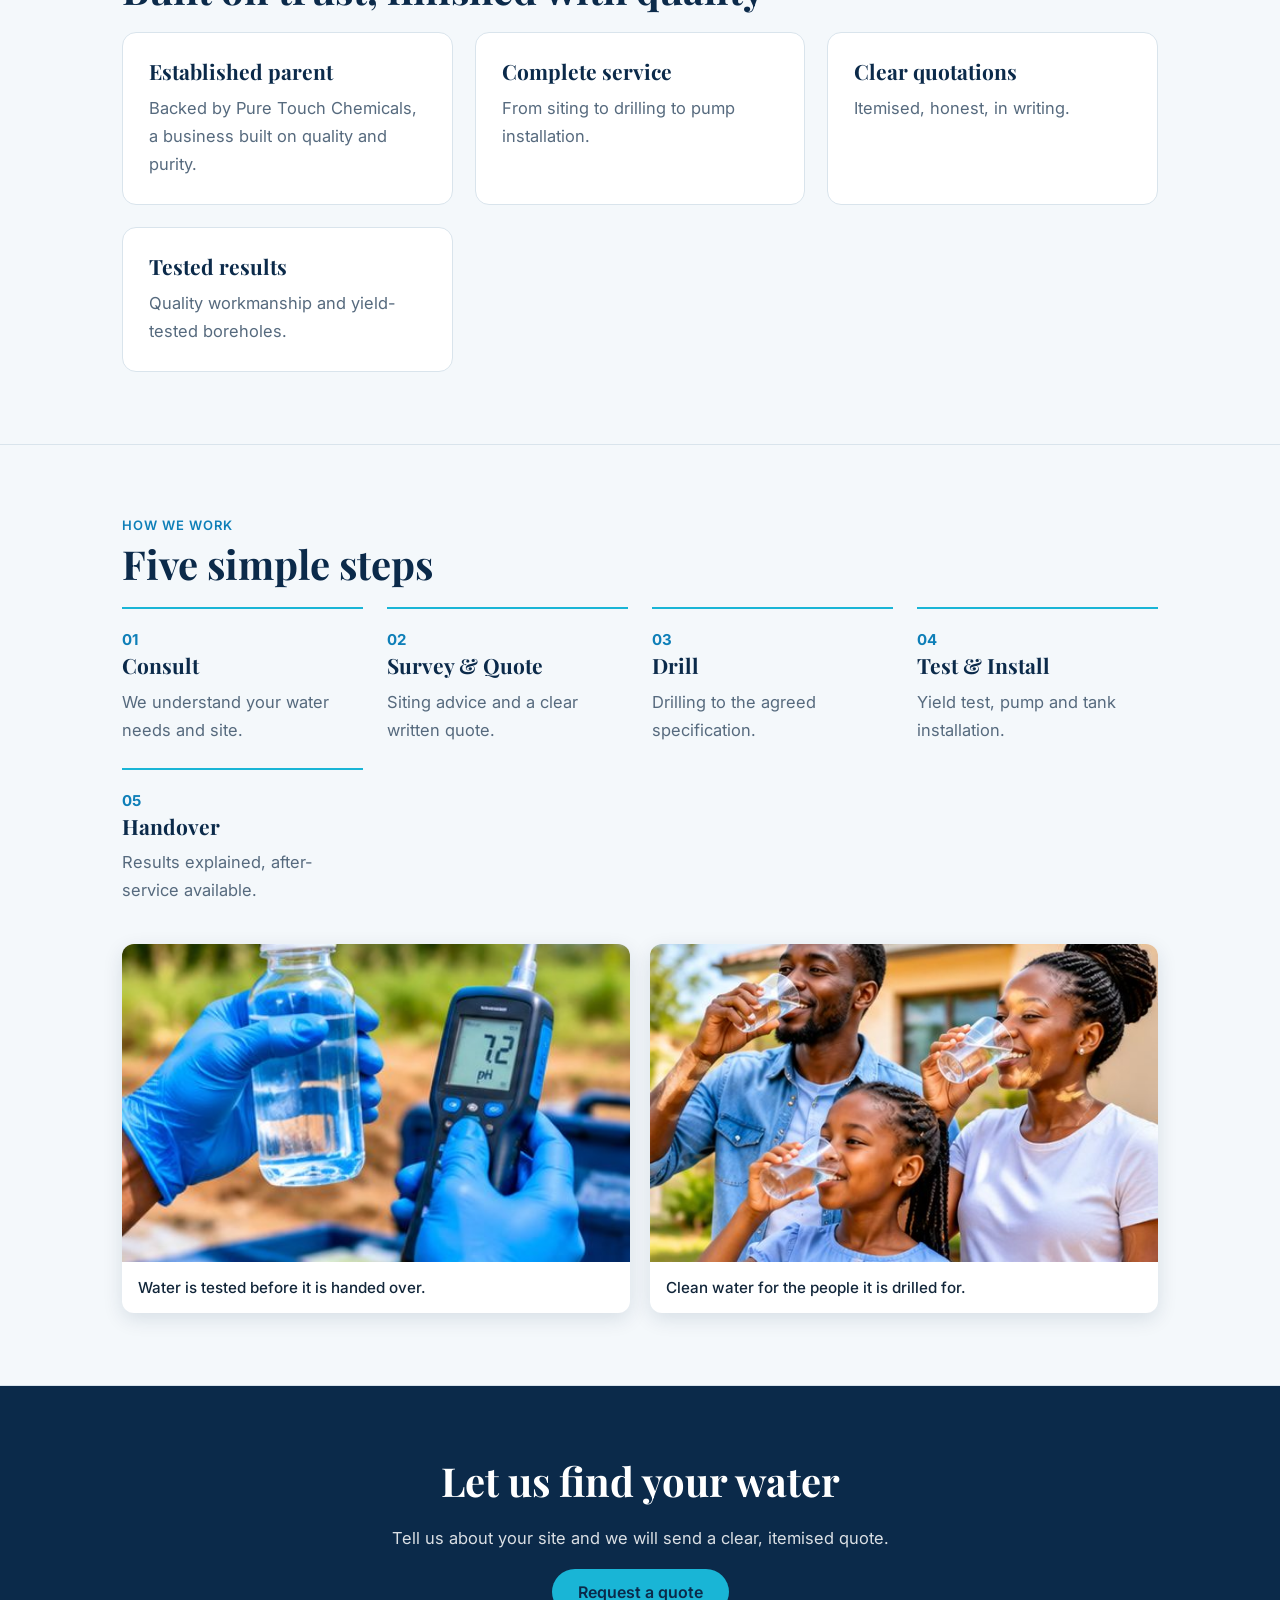
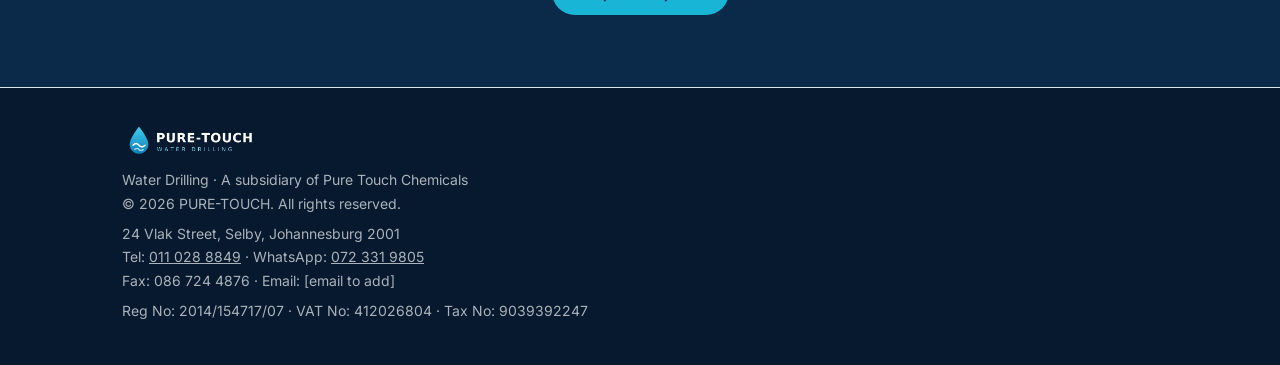
==== commit ab911938: "Add contact details to footer in index.html Updated footer with contact information and WhatsApp lin" ====
--- a/index.html
+++ b/index.html
@@ -16,6 +16,10 @@
 <figure class="hero-photo"><img src="images/hero-team.jpg" alt="A PURE-TOUCH driller in a branded hard hat and vest gives a thumbs up beside the drilling rig as water flows" width="1400" height="788" fetchpriority="high"></figure></div></div>
 <svg class="wave" viewBox="0 0 1200 60" preserveAspectRatio="none"><path d="M0 30C200 0 400 60 600 30s400-30 600 0V60H0z" fill="#f4f8fb"/></svg></div><section class=""><div class="w"><div class="k">What we do</div><h2>From finding water to delivering it</h2><div class="grid"><a class="card rv lnk" href="services.html"><img class="cimg" src="images/borehole-drilling.jpg" alt="PURE-TOUCH drilling rig and crew at work on an open site" width="590" height="435" loading="lazy"><h3>Borehole Drilling</h3><p>Professional drilling of new boreholes for homes, farms, businesses and industry. <span class=tba>[Depth range and rig type to confirm]</span></p></a><a class="card rv lnk" href="services.html"><img class="cimg" src="images/water-siting.jpg" alt="Two surveyors setting up geophysical equipment in a field to locate groundwater" width="1000" height="512" loading="lazy"><h3>Water Siting</h3><p>Geohydrological survey so we pinpoint where the water is, instead of guessing.</p></a><a class="card rv lnk" href="services.html"><img class="cimg" src="images/pumps-tanks.jpg" alt="Blue PURE-TOUCH water storage tank on a concrete base" width="476" height="487" loading="lazy"><h3>Pumps &amp; Tanks</h3><p>Supply and installation of submersible and surface pumps, tanks and pipework sized to your yield.</p></a></div><p class="more"><a href="services.html">See all 6 services →</a></p></div></section><section class=""><div class="w"><div class="k">Why PURE-TOUCH</div><h2>Built on trust, finished with quality</h2><div class="grid"><div class="card rv"><h3>Established parent</h3><p>Backed by Pure Touch Chemicals, a business built on quality and purity.</p></div><div class="card rv"><h3>Complete service</h3><p>From siting to drilling to pump installation.</p></div><div class="card rv"><h3>Clear quotations</h3><p>Itemised, honest, in writing.</p></div><div class="card rv"><h3>Tested results</h3><p>Quality workmanship and yield-tested boreholes.</p></div></div></div></section><section class=""><div class="w"><div class="k">How we work</div><h2>Five simple steps</h2><ol class="steps"><li class="rv"><b>01</b><h3>Consult</h3><p>We understand your water needs and site.</p></li><li class="rv"><b>02</b><h3>Survey &amp; Quote</h3><p>Siting advice and a clear written quote.</p></li><li class="rv"><b>03</b><h3>Drill</h3><p>Drilling to the agreed specification.</p></li><li class="rv"><b>04</b><h3>Test &amp; Install</h3><p>Yield test, pump and tank installation.</p></li><li class="rv"><b>05</b><h3>Handover</h3><p>Results explained, after-service available.</p></li></ol>
 <div class="duo"><figure><img src="images/water-quality.jpg" alt="Gloved hands holding a water sample bottle and a pH meter reading 7.2" width="449" height="435" loading="lazy"><figcaption>Water is tested before it is handed over.</figcaption></figure><figure><img src="images/clean-water-family.jpg" alt="A family drinking clean water outside their home" width="559" height="435" loading="lazy"><figcaption>Clean water for the people it is drilled for.</figcaption></figure></div></div></section><section class="band rv"><div class="w"><h2>Let us find your water</h2><p>Tell us about your site and we will send a clear, itemised quote.</p><a class="btn" href="contact.html">Request a quote</a></div></section>
-<footer><div class="w"><img src="images/logo-on-dark.png" alt="PURE-TOUCH Water Drilling" width="150" height="36"><p>Water Drilling · A subsidiary of Pure Touch Chemicals<br>© 2026 PURE-TOUCH. All rights reserved.</p><p>[phone to add] · [email to add]</p></div></footer>
-<a class="wa" href="https://wa.me/27000000000" aria-label="WhatsApp us" target="_blank" rel="noopener">WhatsApp</a>
+<footer><div class="w"><img src="images/logo-on-dark.png" alt="PURE-TOUCH Water Drilling" width="150" height="36"><p>Water Drilling · A subsidiary of Pure Touch Chemicals<br>© 2026 PURE-TOUCH. All rights reserved.</p>
+<p>24 Vlak Street, Selby, Johannesburg 2001<br>
+Tel: <a href="tel:+27110288849">011 028 8849</a> · WhatsApp: <a href="https://wa.me/27723319805" target="_blank" rel="noopener">072 331 9805</a><br>
+Fax: 086 724 4876 · Email: [email to add]</p>
+<p>Reg No: 2014/154717/07 · VAT No: 412026804 · Tax No: 9039392247</p></div></footer>
+<a class="wa" href="https://wa.me/27723319805" aria-label="WhatsApp us" target="_blank" rel="noopener">WhatsApp</a>
 <script src="main.js"></script></body></html>
--- a/images.css
+++ b/images.css
@@ -32,7 +32,7 @@
   .hero.hero-bg{
     background:
       linear-gradient(90deg,rgba(11,42,74,.92) 0%,rgba(11,42,74,.6) 30%,rgba(11,42,74,0) 62%),
-      url(images/hero-wide.jpg) right center/cover no-repeat,
+      url(images/home-hero.jpg) right center/cover no-repeat,
       #0b2a4a;
   }
   .hero.hero-bg .hero-grid{grid-template-columns:minmax(0,560px)}
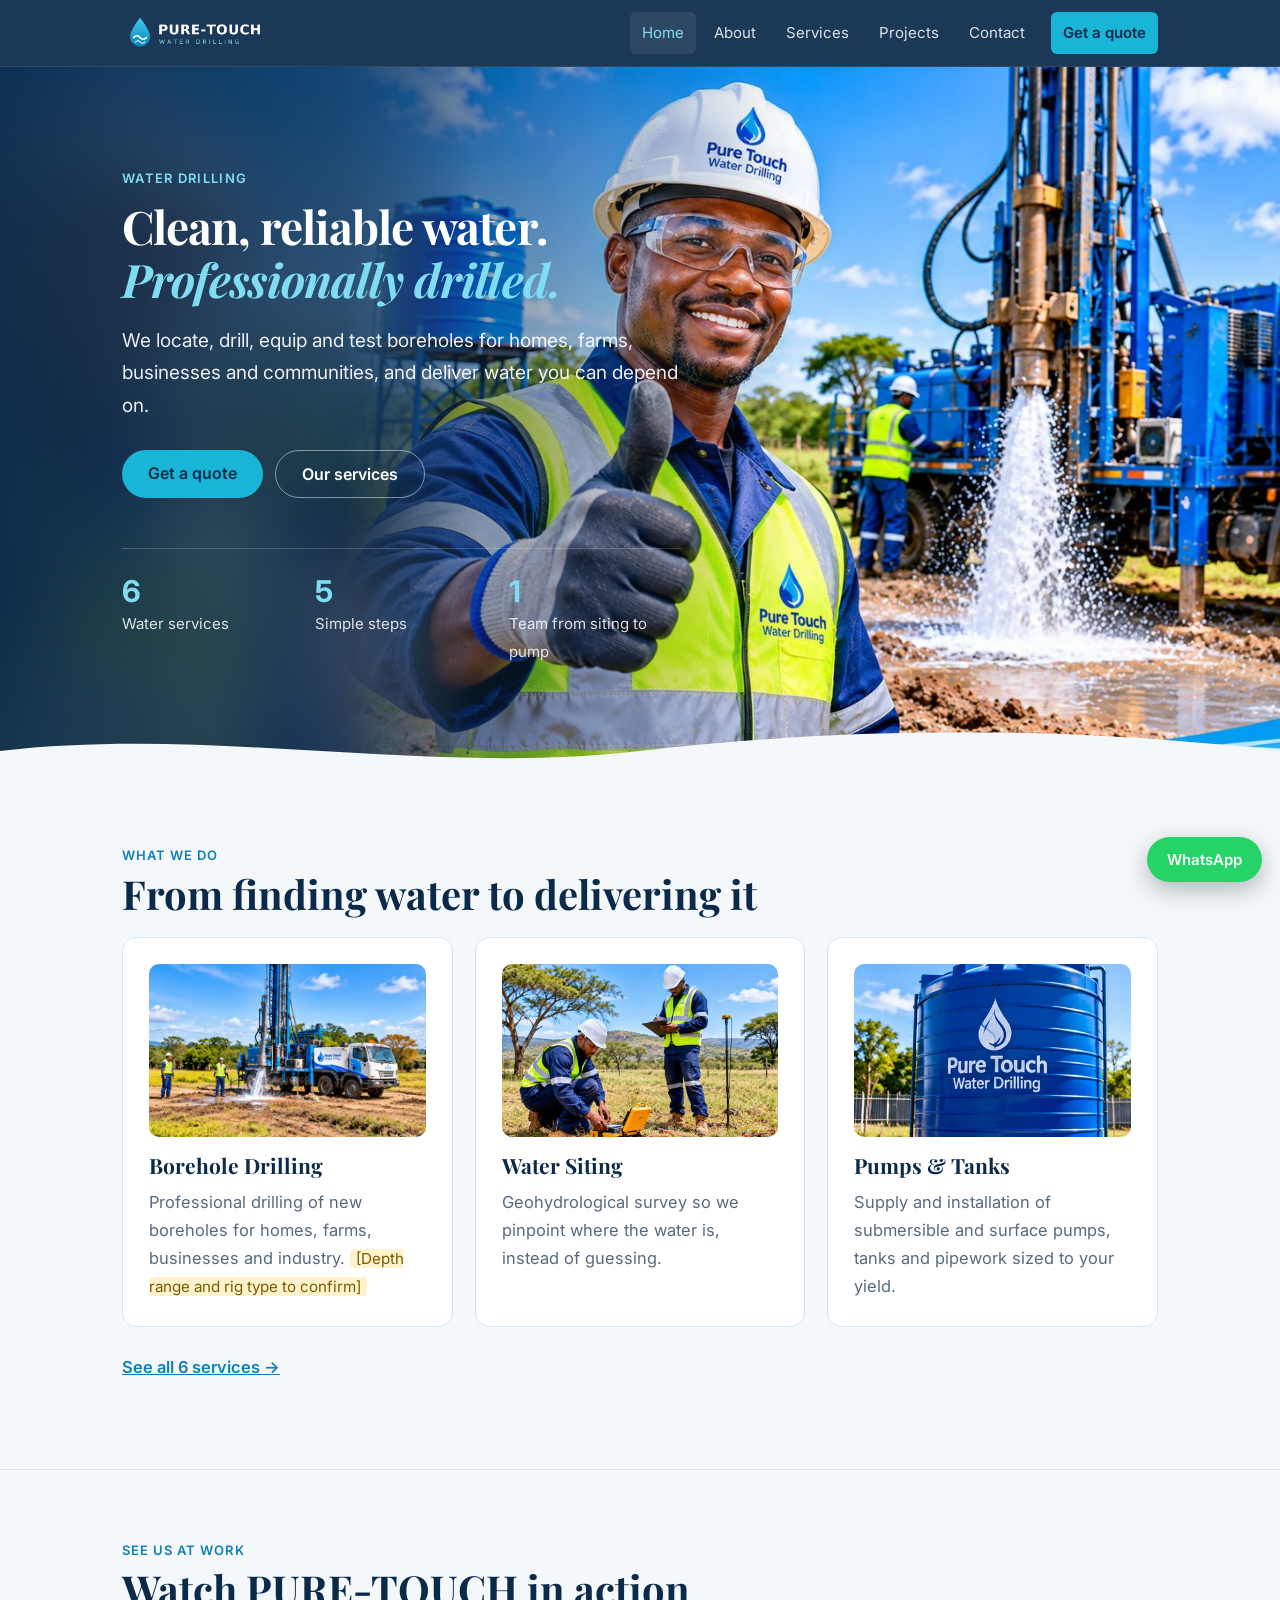
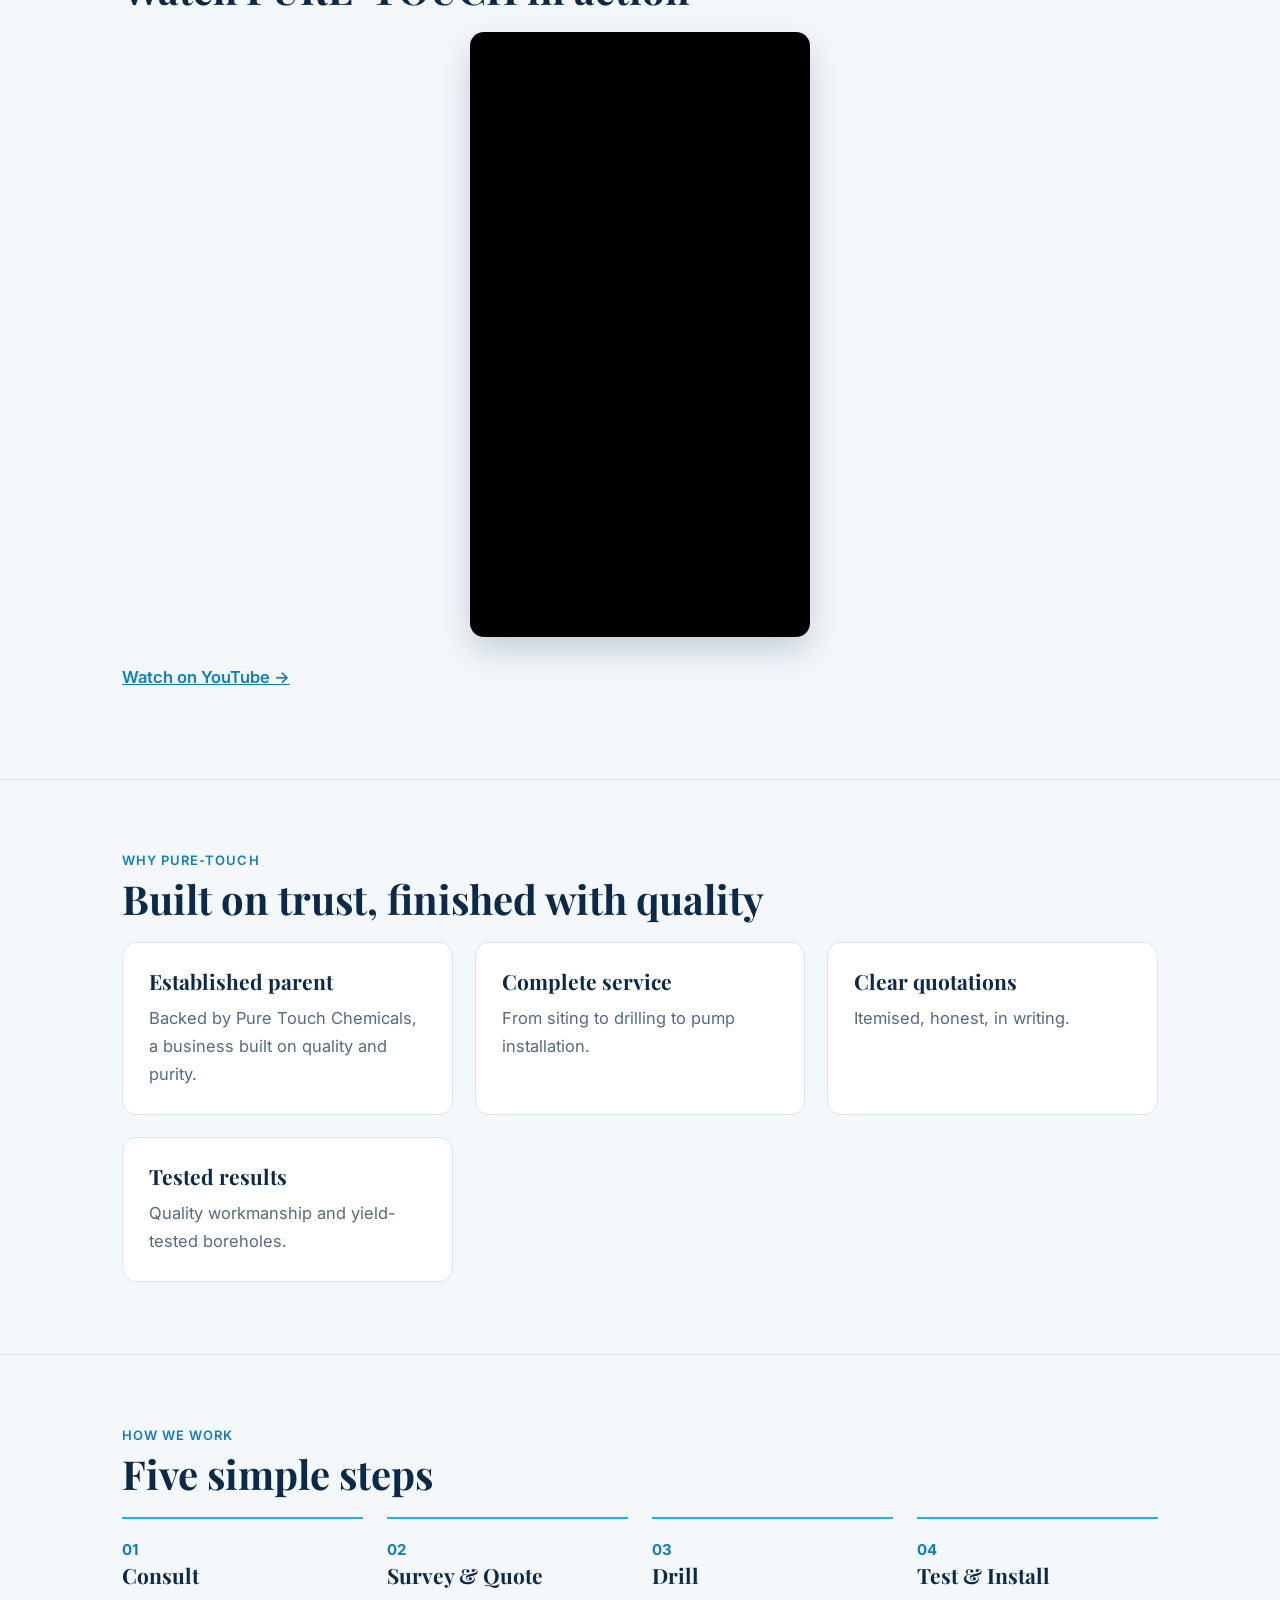
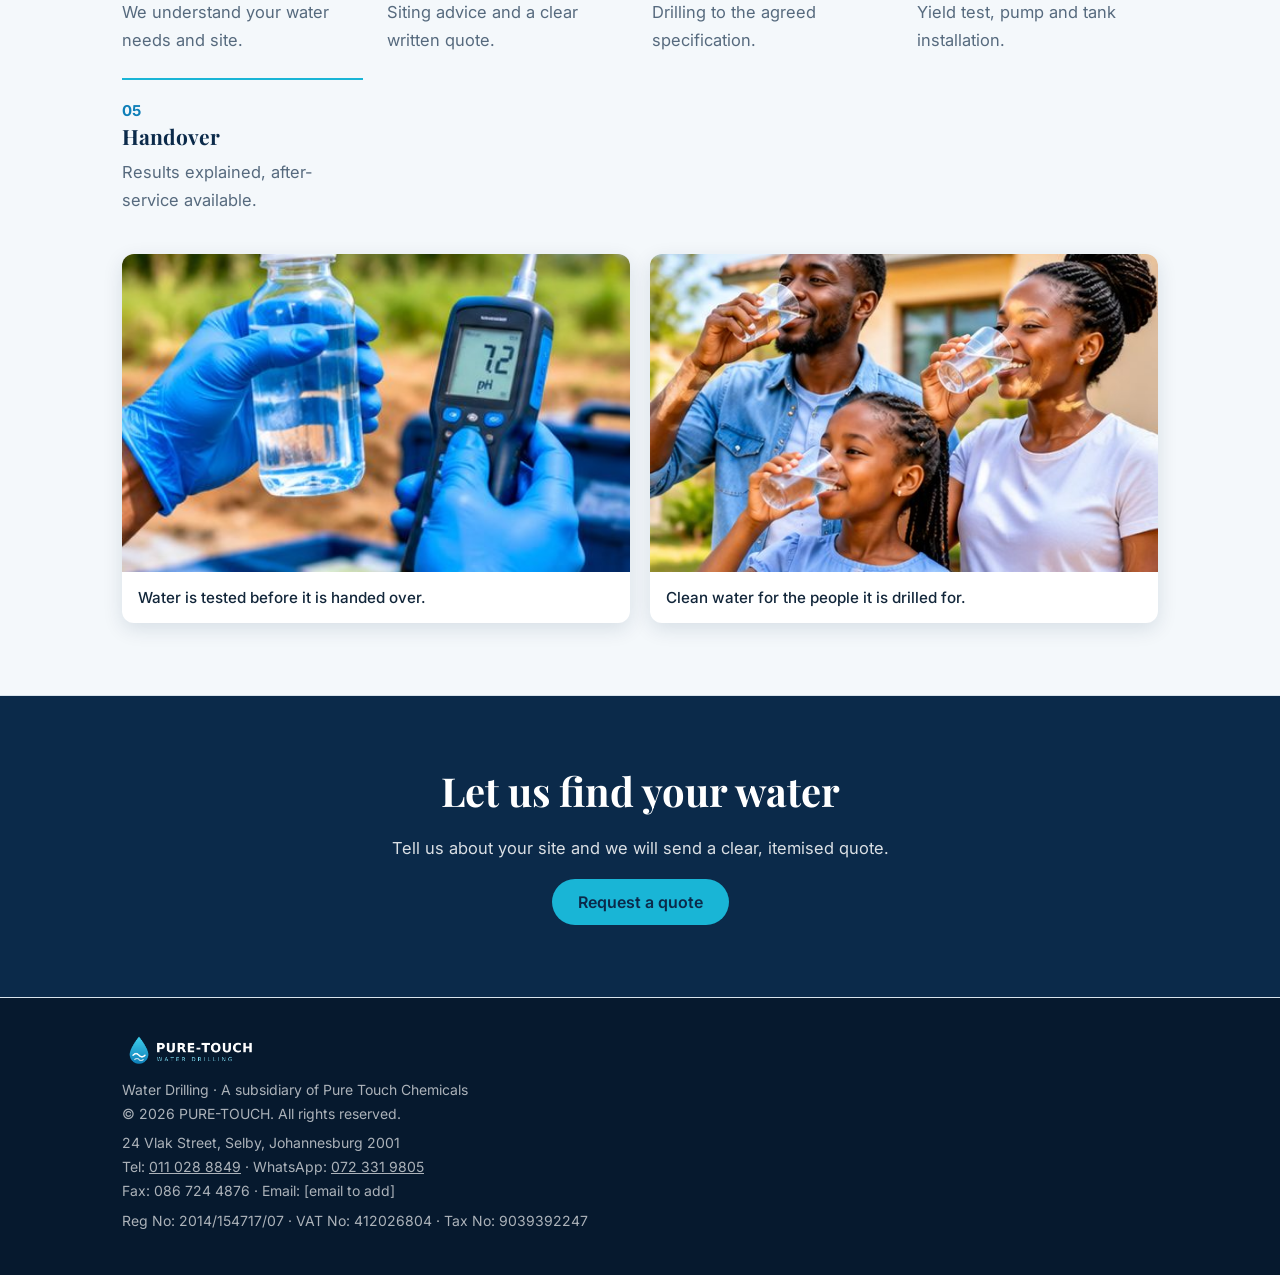
==== commit b514baf3: "Update index.html" ====
--- a/index.html
+++ b/index.html
@@ -14,7 +14,11 @@
 <div class="btns"><a class="btn" href="contact.html">Get a quote</a><a class="btn o" href="services.html">Our services</a></div>
 <div class="stats"><div><b>6</b><span>Water services</span></div><div><b>5</b><span>Simple steps</span></div><div><b>1</b><span>Team from siting to pump</span></div></div></div>
 <figure class="hero-photo"><img src="images/hero-team.jpg" alt="A PURE-TOUCH driller in a branded hard hat and vest gives a thumbs up beside the drilling rig as water flows" width="1400" height="788" fetchpriority="high"></figure></div></div>
-<svg class="wave" viewBox="0 0 1200 60" preserveAspectRatio="none"><path d="M0 30C200 0 400 60 600 30s400-30 600 0V60H0z" fill="#f4f8fb"/></svg></div><section class=""><div class="w"><div class="k">What we do</div><h2>From finding water to delivering it</h2><div class="grid"><a class="card rv lnk" href="services.html"><img class="cimg" src="images/borehole-drilling.jpg" alt="PURE-TOUCH drilling rig and crew at work on an open site" width="590" height="435" loading="lazy"><h3>Borehole Drilling</h3><p>Professional drilling of new boreholes for homes, farms, businesses and industry. <span class=tba>[Depth range and rig type to confirm]</span></p></a><a class="card rv lnk" href="services.html"><img class="cimg" src="images/water-siting.jpg" alt="Two surveyors setting up geophysical equipment in a field to locate groundwater" width="1000" height="512" loading="lazy"><h3>Water Siting</h3><p>Geohydrological survey so we pinpoint where the water is, instead of guessing.</p></a><a class="card rv lnk" href="services.html"><img class="cimg" src="images/pumps-tanks.jpg" alt="Blue PURE-TOUCH water storage tank on a concrete base" width="476" height="487" loading="lazy"><h3>Pumps &amp; Tanks</h3><p>Supply and installation of submersible and surface pumps, tanks and pipework sized to your yield.</p></a></div><p class="more"><a href="services.html">See all 6 services →</a></p></div></section><section class=""><div class="w"><div class="k">Why PURE-TOUCH</div><h2>Built on trust, finished with quality</h2><div class="grid"><div class="card rv"><h3>Established parent</h3><p>Backed by Pure Touch Chemicals, a business built on quality and purity.</p></div><div class="card rv"><h3>Complete service</h3><p>From siting to drilling to pump installation.</p></div><div class="card rv"><h3>Clear quotations</h3><p>Itemised, honest, in writing.</p></div><div class="card rv"><h3>Tested results</h3><p>Quality workmanship and yield-tested boreholes.</p></div></div></div></section><section class=""><div class="w"><div class="k">How we work</div><h2>Five simple steps</h2><ol class="steps"><li class="rv"><b>01</b><h3>Consult</h3><p>We understand your water needs and site.</p></li><li class="rv"><b>02</b><h3>Survey &amp; Quote</h3><p>Siting advice and a clear written quote.</p></li><li class="rv"><b>03</b><h3>Drill</h3><p>Drilling to the agreed specification.</p></li><li class="rv"><b>04</b><h3>Test &amp; Install</h3><p>Yield test, pump and tank installation.</p></li><li class="rv"><b>05</b><h3>Handover</h3><p>Results explained, after-service available.</p></li></ol>
+<svg class="wave" viewBox="0 0 1200 60" preserveAspectRatio="none"><path d="M0 30C200 0 400 60 600 30s400-30 600 0V60H0z" fill="#f4f8fb"/></svg></div><section class=""><div class="w"><div class="k">What we do</div><h2>From finding water to delivering it</h2><div class="grid"><a class="card rv lnk" href="services.html"><img class="cimg" src="images/borehole-drilling.jpg" alt="PURE-TOUCH drilling rig and crew at work on an open site" width="590" height="435" loading="lazy"><h3>Borehole Drilling</h3><p>Professional drilling of new boreholes for homes, farms, businesses and industry. <span class=tba>[Depth range and rig type to confirm]</span></p></a><a class="card rv lnk" href="services.html"><img class="cimg" src="images/water-siting.jpg" alt="Two surveyors setting up geophysical equipment in a field to locate groundwater" width="1000" height="512" loading="lazy"><h3>Water Siting</h3><p>Geohydrological survey so we pinpoint where the water is, instead of guessing.</p></a><a class="card rv lnk" href="services.html"><img class="cimg" src="images/pumps-tanks.jpg" alt="Blue PURE-TOUCH water storage tank on a concrete base" width="476" height="487" loading="lazy"><h3>Pumps &amp; Tanks</h3><p>Supply and installation of submersible and surface pumps, tanks and pipework sized to your yield.</p></a></div><p class="more"><a href="services.html">See all 6 services →</a></p></div></section>
+<section class=""><div class="w"><div class="k">See us at work</div><h2>Watch PURE-TOUCH in action</h2>
+<div class="vid rv"><iframe src="https://www.youtube.com/embed/lUcgAnpl8Rs" title="PURE-TOUCH Water Drilling in action" loading="lazy" allow="accelerometer; autoplay; clipboard-write; encrypted-media; gyroscope; picture-in-picture" allowfullscreen></iframe></div>
+<p class="more"><a href="https://youtube.com/shorts/lUcgAnpl8Rs" target="_blank" rel="noopener">Watch on YouTube →</a></p></div></section>
+<section class=""><div class="w"><div class="k">Why PURE-TOUCH</div><h2>Built on trust, finished with quality</h2><div class="grid"><div class="card rv"><h3>Established parent</h3><p>Backed by Pure Touch Chemicals, a business built on quality and purity.</p></div><div class="card rv"><h3>Complete service</h3><p>From siting to drilling to pump installation.</p></div><div class="card rv"><h3>Clear quotations</h3><p>Itemised, honest, in writing.</p></div><div class="card rv"><h3>Tested results</h3><p>Quality workmanship and yield-tested boreholes.</p></div></div></div></section><section class=""><div class="w"><div class="k">How we work</div><h2>Five simple steps</h2><ol class="steps"><li class="rv"><b>01</b><h3>Consult</h3><p>We understand your water needs and site.</p></li><li class="rv"><b>02</b><h3>Survey &amp; Quote</h3><p>Siting advice and a clear written quote.</p></li><li class="rv"><b>03</b><h3>Drill</h3><p>Drilling to the agreed specification.</p></li><li class="rv"><b>04</b><h3>Test &amp; Install</h3><p>Yield test, pump and tank installation.</p></li><li class="rv"><b>05</b><h3>Handover</h3><p>Results explained, after-service available.</p></li></ol>
 <div class="duo"><figure><img src="images/water-quality.jpg" alt="Gloved hands holding a water sample bottle and a pH meter reading 7.2" width="449" height="435" loading="lazy"><figcaption>Water is tested before it is handed over.</figcaption></figure><figure><img src="images/clean-water-family.jpg" alt="A family drinking clean water outside their home" width="559" height="435" loading="lazy"><figcaption>Clean water for the people it is drilled for.</figcaption></figure></div></div></section><section class="band rv"><div class="w"><h2>Let us find your water</h2><p>Tell us about your site and we will send a clear, itemised quote.</p><a class="btn" href="contact.html">Request a quote</a></div></section>
 <footer><div class="w"><img src="images/logo-on-dark.png" alt="PURE-TOUCH Water Drilling" width="150" height="36"><p>Water Drilling · A subsidiary of Pure Touch Chemicals<br>© 2026 PURE-TOUCH. All rights reserved.</p>
 <p>24 Vlak Street, Selby, Johannesburg 2001<br>
--- a/style.css
+++ b/style.css
@@ -31,3 +31,5 @@
 :focus-visible{outline:3px solid var(--aqua);outline-offset:2px}
 .js .rv{opacity:0;transform:translateY(26px);transition:opacity .7s,transform .7s}.js .rv.in{opacity:1;transform:none}
 @media(prefers-reduced-motion:reduce){html{scroll-behavior:auto}.js .rv{opacity:1;transform:none;transition:none}}
+.vid{width:100%;max-width:340px;aspect-ratio:9/16;margin:0 auto;border-radius:14px;overflow:hidden;background:#000;box-shadow:0 14px 34px #0b2a4a33}
+.vid iframe{width:100%;height:100%;border:0;display:block}
